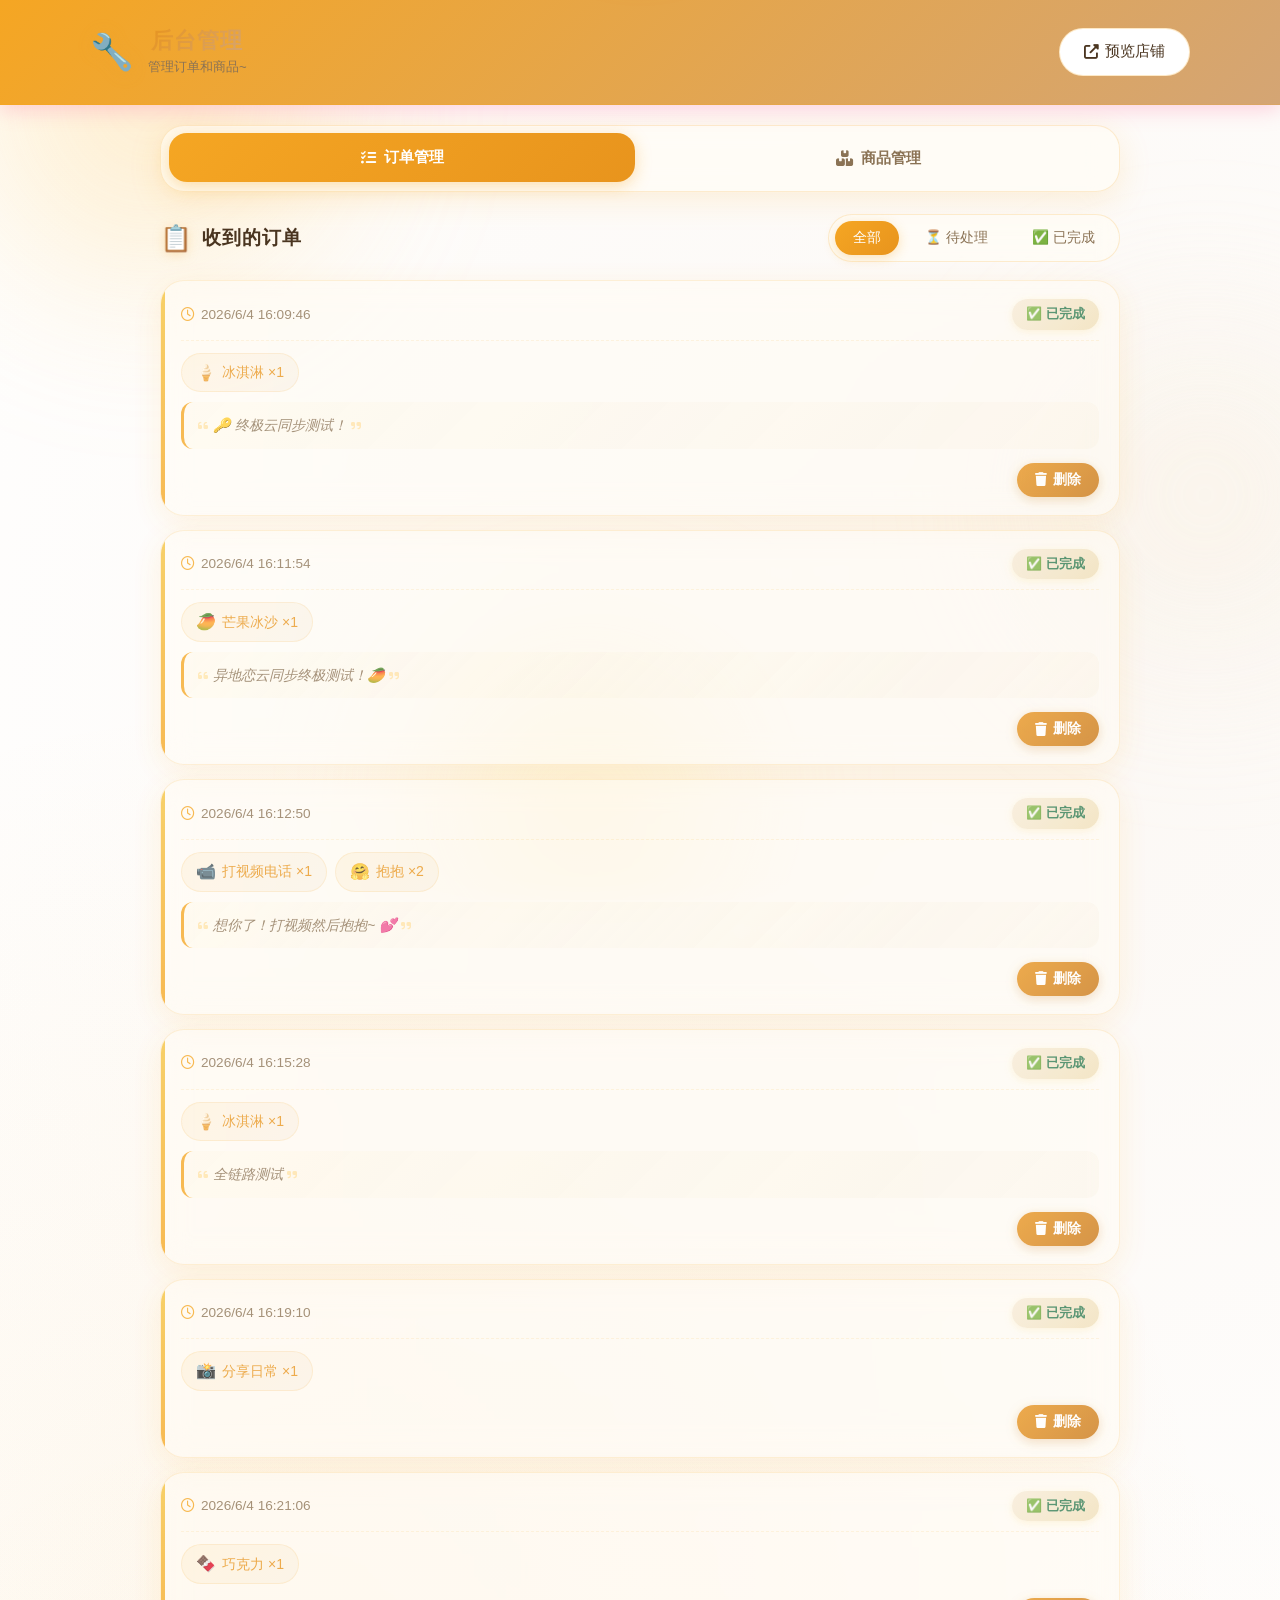
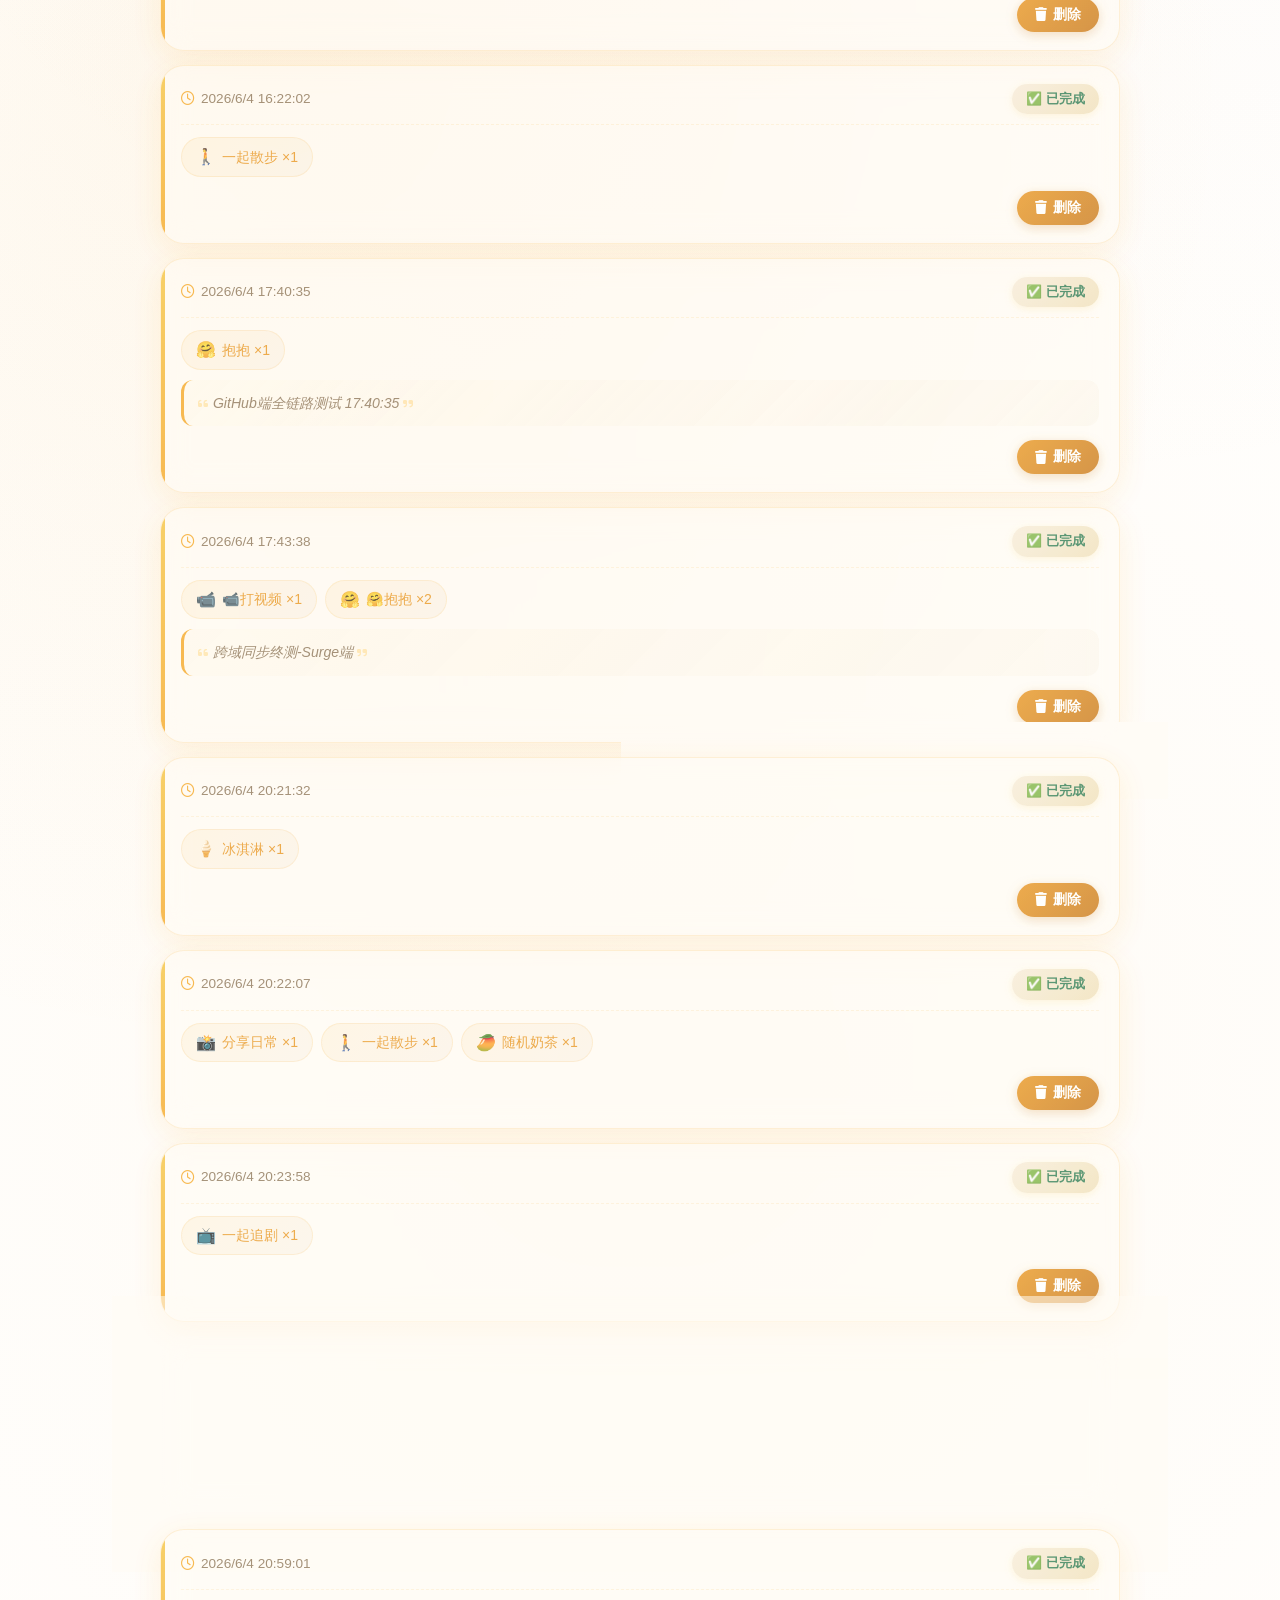
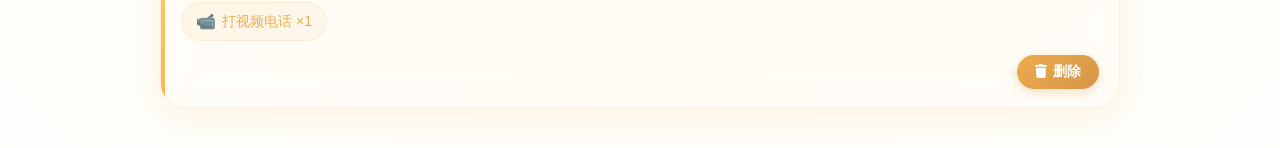
==== admin.html @ 9498f6af "feat: init" ====
<!DOCTYPE html>
<html lang="zh-CN">
<head>
    <meta charset="UTF-8">
    <meta name="viewport" content="width=device-width, initial-scale=1.0">
    <title>🐝 蜂蜜小铺 - 后台管理</title>
    <link rel="stylesheet" href="css/style.css">
    <link rel="stylesheet" href="css/admin.css">
    <link href="https://cdnjs.cloudflare.com/ajax/libs/font-awesome/6.4.0/css/all.min.css" rel="stylesheet">
</head>
<body>
    <!-- 背景装饰 -->
    <div class="bg-decor">
        <div class="blob blob-1"></div>
        <div class="blob blob-2"></div>
        <div class="blob blob-3"></div>
    </div>

    <!-- 顶部导航 -->
    <header class="header admin-header">
        <div class="header-inner">
            <div class="header-left">
                <div class="logo-wrap">
                    <span class="logo-icon">🔧 </span>
                    <div class="logo-text">
                        <h1 class="logo-title">后台管理</h1>
                        <p class="logo-sub">管理订单和商品~</p>
                    </div>
                </div>
            </div>
            <div class="header-right">
                <a href="index.html" class="btn-outline" target="_blank">
                    <i class="fas fa-external-link-alt"></i> 预览店铺
                </a>
            </div>
        </div>
    </header>

    <div class="admin-container">
        <!-- Tab切换 -->
        <div class="admin-tabs">
            <button class="tab-btn active" onclick="switchTab('orders')">
                <span class="tab-icon"><i class="fas fa-list-check"></i></span>
                <span class="tab-text">订单管理</span>
                <span class="tab-badge" id="orderBadge">0</span>
            </button>
            <button class="tab-btn" onclick="switchTab('products')">
                <span class="tab-icon"><i class="fas fa-boxes"></i></span>
                <span class="tab-text">商品管理</span>
            </button>
        </div>

        <!-- 订单管理面板 -->
        <div class="tab-panel active" id="ordersPanel">
            <div class="panel-header">
                <div class="panel-title">
                    <span class="title-emoji">📋</span>
                    <h2>收到的订单</h2>
                </div>
                <div class="filter-btns">
                    <button class="filter-btn active" onclick="filterOrders('all')">全部</button>
                    <button class="filter-btn" onclick="filterOrders('pending')">⏳ 待处理</button>
                    <button class="filter-btn" onclick="filterOrders('done')">✅ 已完成</button>
                </div>
            </div>
            <div class="orders-list" id="ordersList">
                <div class="empty-state">
                    <div class="empty-emoji">💌</div>
                    <p class="empty-text">暂无订单~</p>
                    <p class="empty-sub">快让她来下单吧！</p>
                </div>
            </div>
        </div>

        <!-- 商品管理面板 -->
        <div class="tab-panel" id="productsPanel">
            <div class="panel-header">
                <div class="panel-title">
                    <span class="title-emoji">📦</span>
                    <h2>商品管理</h2>
                </div>
                <button class="btn-primary" onclick="showAddProduct()">
                    <i class="fas fa-plus"></i> 添加商品
                </button>
            </div>
            <div class="products-admin-list" id="productsAdminList"></div>
        </div>
    </div>

    <!-- 商品编辑弹窗 -->
    <div class="modal-overlay" id="productModal">
        <div class="modal">
            <div class="modal-header">
                <div class="modal-title-wrap">
                    <span class="modal-title-icon" id="modalIcon">➕</span>
                    <h3 id="modalTitle">添加商品</h3>
                </div>
                <button class="btn-close" onclick="closeProductModal()">
                    <i class="fas fa-times"></i>
                </button>
            </div>
            <div class="modal-body">
                <input type="hidden" id="editProductId">

                <div class="form-group">
                    <label><i class="fas fa-cookie-bite"></i> 商品名称</label>
                    <input type="text" id="productName" placeholder="如：冰淇淋🍦">
                </div>

                <div class="form-group">
                    <label><i class="fas fa-folder-open"></i> 分类</label>
                    <select id="productCategory">
                        <option value="food">🍔 好吃的</option>
                        <option value="drink">🥤 好喝的</option>
                        <option value="activity">🎯 想做的事</option>
                        <option value="love">💕 恋爱互动</option>
                    </select>
                </div>

                <div class="form-group">
                    <label><i class="fas fa-tag"></i> 价格（或描述）</label>
                    <input type="text" id="productPrice" placeholder="如：免费 / ¥15 / 一个抱抱">
                </div>

                <div class="form-group">
                    <label><i class="fas fa-face-smile"></i> Emoji图标</label>
                    <input type="text" id="productEmoji" placeholder="如：🍦" maxlength="4">
                </div>

                <div class="form-group">
                    <label><i class="fas fa-align-left"></i> 描述</label>
                    <textarea id="productDesc" rows="2" placeholder="简单描述一下这个商品~"></textarea>
                </div>
            </div>
            <div class="modal-footer">
                <button class="btn-outline" onclick="closeProductModal()">
                    <i class="fas fa-times"></i> 取消
                </button>
                <button class="btn-primary" id="btnSaveProduct" onclick="saveProduct()">
                    <i class="fas fa-check"></i> 保存
                </button>
            </div>
        </div>
    </div>

    <!-- Toast 提示 -->
    <div class="toast" id="toast">
        <span class="toast-icon"><i class="fas fa-check"></i></span>
        <span class="toast-text"></span>
    </div>

    <script src="js/data.js"></script>
    <script>
// ========== 后台管理逻辑（内嵌版） ==========
var currentTab = 'orders';
var orderFilter = 'all';
var editingProductId = null;
var unsubscribeOrders = null;

document.addEventListener('DOMContentLoaded', function() {
    initDefaultProducts().then(function() {
        return getOrders();
    }).then(function(orders) {
        renderOrdersFromData(orders);
        updateOrderBadge();
        startOrdersListener();
        renderProductsAdmin();
    });
});

function switchTab(tab) {
    currentTab = tab;
    document.querySelectorAll('.tab-btn').forEach(function(b) { b.classList.remove('active'); });
    document.querySelectorAll('.tab-panel').forEach(function(p) { p.classList.remove('active'); });
    var btns = document.querySelectorAll('.tab-btn');
    if (tab === 'orders') btns[0].classList.add('active');
    else btns[1].classList.add('active');
    document.getElementById(tab === 'orders' ? 'ordersPanel' : 'productsPanel').classList.add('active');
    if (tab === 'orders') getOrders().then(function(orders) { renderOrdersFromData(orders); });
    if (tab === 'products') renderProductsAdmin();
}

function startOrdersListener() {
    unsubscribeOrders = onOrdersSnapshot(function(orders) {
        renderOrdersFromData(orders);
        updateOrderBadge();
    });
}

function renderOrdersFromData(orders) {
    var filtered = orderFilter === 'all' ? orders : orders.filter(function(o) { return o.status === orderFilter; });
    renderOrderCards(filtered);
}

function renderOrderCards(filtered) {
    var container = document.getElementById('ordersList');
    if (filtered.length === 0) {
        container.innerHTML = '<div class="empty-state"><div class="empty-emoji">�</div><p class="empty-text">暂无订单~</p><p class="empty-sub">快让她来下单吧！</p></div>';
        return;
    }
    // 最新订单在最上面
    var sorted = filtered.slice().reverse();
    container.innerHTML = sorted.map(function(order) {
        var itemsHTML = order.items.map(function(item) {
            return '<span class="order-item-tag"><span class="tag-emoji">' + (item.emoji || '') + '</span>' + item.name + ' ×' + item.qty + '</span>';
        }).join('');
        var noteHTML = order.note ? '<div class="order-note"><i class="fas fa-quote-left"></i> ' + escapeHtml(order.note) + ' <i class="fas fa-quote-right"></i></div>' : '';
        var doneBtn = order.status === 'pending' ?
            '<button class="btn-sm btn-done" onclick="doneOrder(\'' + order._firestoreId + '\')"><i class="fas fa-check"></i> 标记完成</button>' : '';
        return '<div class="order-card ' + order.status + '">' +
            '<div class="order-card-header">' +
                '<span class="order-time"><i class="far fa-clock"></i> ' + (order.timeDisplay || '') + '</span>' +
                '<span class="order-status ' + order.status + '">' + (order.status === 'pending' ? '⏳ 待处理' : '✅ 已完成') + '</span>' +
            '</div>' +
            '<div class="order-items">' + itemsHTML + '</div>' +
            noteHTML +
            '<div class="order-actions">' + doneBtn +
                '<button class="btn-sm btn-delete" onclick="removeOrder(\'' + order._firestoreId + '\')"><i class="fas fa-trash"></i> 删除</button>' +
            '</div>' +
        '</div>';
    }).join('');
}

function escapeHtml(str) {
    var div = document.createElement('div');
    div.textContent = str;
    return div.innerHTML;
}

function filterOrders(filter) {
    orderFilter = filter;
    document.querySelectorAll('.filter-btn').forEach(function(b) { b.classList.remove('active'); });
    var btns = document.querySelectorAll('.filter-btn');
    if (filter === 'all') btns[0].classList.add('active');
    else if (filter === 'pending') btns[1].classList.add('active');
    else btns[2].classList.add('active');
    getOrders().then(function(orders) { renderOrdersFromData(orders); });
}

function doneOrder(id) {
    markOrderDone(id).then(function() {
        getOrders().then(function(orders) { renderOrdersFromData(orders); });
        updateOrderBadge();
        showToast('已标记为完成 ✅', 'success');
    });
}

function removeOrder(id) {
    if (confirm('确定要删除这个订单吗？')) {
        deleteOrder(id).then(function() {
            getOrders().then(function(orders) { renderOrdersFromData(orders); });
            updateOrderBadge();
            showToast('订单已删除', 'success');
        });
    }
}

function updateOrderBadge() {
    getPendingCount().then(function(count) {
        var badge = document.getElementById('orderBadge');
        if (badge) {
            badge.textContent = count;
            badge.style.display = count > 0 ? 'inline-flex' : 'none';
        }
    });
}

function renderProductsAdmin() {
    getProducts().then(function(products) {
        var container = document.getElementById('productsAdminList');
        if (products.length === 0) {
            container.innerHTML = '<div class="empty-state"><div class="empty-emoji">📦</div><p class="empty-text">还没有商品~</p><p class="empty-sub">点击右上角添加吧！</p></div>';
            return;
        }
        container.innerHTML = products.map(function(p) {
            var catInfo = (CATEGORIES[p.category] ? CATEGORIES[p.category].icon + ' ' + CATEGORIES[p.category].name : p.category);
            return '<div class="product-admin-item">' +
                '<div class="product-admin-emoji-wrap"><span class="product-admin-emoji">' + (p.emoji || '🎁') + '</span></div>' +
                '<div class="product-admin-info">' +
                    '<div class="product-admin-name">' + escapeHtml(p.name) + '</div>' +
                    '<div class="product-admin-meta"><span class="meta-tag">' + catInfo + '</span><span class="meta-divider">·</span><span class="meta-price">' + escapeHtml(p.price) + '</span>' + (p.desc ? '<span class="meta-divider">·</span><span class="meta-desc">' + escapeHtml(p.desc) + '</span>' : '') + '</div>' +
                '</div>' +
                '<div class="product-admin-actions">' +
                    '<button class="btn-icon" title="编辑" onclick="editProduct(' + p.id + ')"><i class="fas fa-pen"></i></button>' +
                    '<button class="btn-icon danger" title="删除" onclick="removeProduct(' + p.id + ')"><i class="fas fa-trash"></i></button>' +
                '</div>' +
            '</div>';
        }).join('');
    });
}

function showAddProduct() {
    editingProductId = null;
    document.getElementById('modalTitle').textContent = '添加商品';
    document.getElementById('modalIcon').textContent = '➕';
    document.getElementById('btnSaveProduct').innerHTML = '<i class="fas fa-plus"></i> 添加';
    clearProductForm();
    document.getElementById('productModal').classList.add('show');
}

function editProduct(id) {
    getProducts().then(function(products) {
        var product = products.find(function(p) { return p.id === id; });
        if (!product) return;
        editingProductId = id;
        document.getElementById('modalTitle').textContent = '编辑商品';
        document.getElementById('modalIcon').textContent = '✏️';
        document.getElementById('btnSaveProduct').innerHTML = '<i class="fas fa-check"></i> 保存修改';
        document.getElementById('editProductId').value = id;
        document.getElementById('productName').value = product.name;
        document.getElementById('productCategory').value = product.category;
        document.getElementById('productPrice').value = product.price;
        document.getElementById('productEmoji').value = product.emoji || '';
        document.getElementById('productDesc').value = product.desc || '';
        document.getElementById('productModal').classList.add('show');
    });
}

function closeProductModal() { document.getElementById('productModal').classList.remove('show'); clearProductForm(); }
function clearProductForm() {
    document.getElementById('editProductId').value = '';
    document.getElementById('productName').value = '';
    document.getElementById('productCategory').value = 'food';
    document.getElementById('productPrice').value = '';
    document.getElementById('productEmoji').value = '';
    document.getElementById('productDesc').value = '';
}

function saveProduct() {
    var name = document.getElementById('productName').value.trim();
    var category = document.getElementById('productCategory').value;
    var price = document.getElementById('productPrice').value.trim();
    var emoji = document.getElementById('productEmoji').value.trim();
    var desc = document.getElementById('productDesc').value.trim();
    if (!name) { showToast('请输入商品名称', 'error'); return; }
    if (!price) { showToast('请输入价格或描述', 'error'); return; }
    var id = document.getElementById('editProductId').value;
    var promise = id ? updateProduct(parseInt(id), { name: name, category: category, price: price, emoji: emoji, desc: desc }) : addProduct({ name: name, category: category, price: price, emoji: emoji, desc: desc });
    promise.then(function() {
        showToast(id ? '商品已更新 ✅' : '商品已添加 🎉', 'success');
        closeProductModal();
        renderProductsAdmin();
    });
}

function removeProduct(id) {
    if (confirm('确定要删除这个商品吗？')) {
        deleteProduct(id).then(function() { renderProductsAdmin(); showToast('商品已删除', 'success'); });
    }
}

function showToast(msg, type) {
    var toast = document.getElementById('toast');
    toast.querySelector('.toast-text').textContent = msg;
    var iconEl = toast.querySelector('.toast-icon');
    iconEl.innerHTML = type === 'error' ? '<i class="fas fa-exclamation"></i>' : '<i class="fas fa-check"></i>';
    toast.className = 'toast ' + (type || '') + ' show';
    clearTimeout(toast._timeout);
    toast._timeout = setTimeout(function() { toast.classList.remove('show'); }, 2200);
}

document.addEventListener('click', function(e) {
    var modal = document.getElementById('productModal');
    if (e.target === modal) closeProductModal();
});
    </script>
</body>
</html>
---- css/style.css ----
/* ========== 基础样式 ========== */
:root {
    --pink: #f5a623;
    --pink-soft: #ffd98a;
    --pink-light: #fff7e6;
    --pink-dark: #e8941d;
    --peach: #ffd6a5;
    --purple: #d4a574;
    --purple-light: #f7ecd9;
    --yellow: #ffe9a3;
    --mint: #c9e4ca;
    --blue: #b8d8dd;

    --bg-primary: #fdf6e3;
    --bg-soft: #fffbea;
    --white: #ffffff;

    --text-primary: #4a3520;
    --text-secondary: #8b7355;
    --text-light: #b5a089;

    --glass-bg: rgba(255, 253, 245, 0.7);
    --glass-border: rgba(245, 166, 35, 0.2);
    --glass-shadow: 0 8px 32px rgba(245, 166, 35, 0.15);
    --glass-shadow-hover: 0 12px 40px rgba(245, 166, 35, 0.25);

    --radius-sm: 12px;
    --radius-md: 18px;
    --radius-lg: 24px;
    --radius-xl: 32px;

    --transition: all 0.35s cubic-bezier(0.4, 0, 0.2, 1);
    --transition-slow: all 0.5s cubic-bezier(0.34, 1.56, 0.64, 1);
}

* { margin: 0; padding: 0; box-sizing: border-box; }

body {
    font-family: 'PingFang SC', 'Microsoft YaHei', -apple-system, BlinkMacSystemFont, 'Segoe UI', sans-serif;
    background: var(--bg-primary);
    color: var(--text-primary);
    min-height: 100vh;
    position: relative;
    overflow-x: hidden;
    line-height: 1.6;
    -webkit-font-smoothing: antialiased;
}

button {
    font-family: inherit;
    cursor: pointer;
    border: none;
    outline: none;
}

/* ========== 背景装饰 - 流动的彩色光斑 ========== */
.bg-decor {
    position: fixed;
    inset: 0;
    overflow: hidden;
    z-index: 0;
    pointer-events: none;
}

.blob {
    position: absolute;
    border-radius: 50%;
    filter: blur(80px);
    opacity: 0.55;
    animation: blobFloat 20s ease-in-out infinite;
}

.blob-1 {
    width: 500px; height: 500px;
    background: radial-gradient(circle, var(--pink-soft) 0%, transparent 70%);
    top: -150px; left: -100px;
    animation-delay: 0s;
}

.blob-2 {
    width: 450px; height: 450px;
    background: radial-gradient(circle, var(--purple-light) 0%, transparent 70%);
    top: 30%; right: -150px;
    animation-delay: -7s;
}

.blob-3 {
    width: 400px; height: 400px;
    background: radial-gradient(circle, var(--yellow) 0%, transparent 70%);
    bottom: -100px; left: 30%;
    animation-delay: -14s;
}

@keyframes blobFloat {
    0%, 100% { transform: translate(0, 0) scale(1); }
    25% { transform: translate(50px, -30px) scale(1.1); }
    50% { transform: translate(-30px, 40px) scale(0.95); }
    75% { transform: translate(40px, 30px) scale(1.05); }
}

/* ========== 浮动爱心 ========== */
.hearts-container {
    position: fixed;
    inset: 0;
    pointer-events: none;
    z-index: 1;
    overflow: hidden;
}

.floating-heart {
    position: absolute;
    font-size: 20px;
    opacity: 0;
    animation: heartFloat 3s ease-out forwards;
    pointer-events: none;
}

@keyframes heartFloat {
    0% {
        opacity: 1;
        transform: translateY(0) scale(0.5) rotate(0deg);
    }
    50% {
        opacity: 0.8;
        transform: translateY(-80px) scale(1.2) rotate(15deg);
    }
    100% {
        opacity: 0;
        transform: translateY(-180px) scale(0.8) rotate(-15deg);
    }
}

/* ========== 顶部导航 ========== */
.header {
    position: sticky;
    top: 0;
    z-index: 100;
    padding: 18px 20px;
    background: linear-gradient(180deg, rgba(255, 246, 250, 0.95) 0%, rgba(255, 246, 250, 0.7) 100%);
    backdrop-filter: blur(20px);
    -webkit-backdrop-filter: blur(20px);
    border-bottom: 1px solid rgba(245, 166, 35, 0.1);
}

.header-inner {
    max-width: 1100px;
    margin: 0 auto;
    display: flex;
    align-items: center;
    justify-content: space-between;
    gap: 16px;
}

.header-left { flex: 1; }

.logo-wrap {
    display: flex;
    align-items: center;
    gap: 14px;
}

.logo-icon {
    font-size: 2.2rem;
    animation: heartBeat 1.8s ease-in-out infinite;
    display: inline-block;
    filter: drop-shadow(0 2px 8px rgba(245, 166, 35, 0.3));
}

@keyframes heartBeat {
    0%, 100% { transform: scale(1); }
    14% { transform: scale(1.15); }
    28% { transform: scale(1); }
    42% { transform: scale(1.12); }
    70% { transform: scale(1); }
}

.logo-title {
    font-size: 1.35rem;
    font-weight: 700;
    background: linear-gradient(135deg, var(--pink-dark) 0%, var(--purple) 100%);
    -webkit-background-clip: text;
    -webkit-text-fill-color: transparent;
    background-clip: text;
    letter-spacing: 1px;
    line-height: 1.2;
}

.logo-sub {
    font-size: 0.82rem;
    color: var(--text-secondary);
    margin-top: 2px;
}

.btn-cart {
    display: flex;
    align-items: center;
    gap: 10px;
    padding: 12px 22px;
    background: linear-gradient(135deg, var(--pink) 0%, var(--pink-dark) 100%);
    color: white;
    border-radius: 50px;
    font-size: 0.95rem;
    font-weight: 600;
    transition: var(--transition);
    box-shadow: 0 4px 16px rgba(245, 166, 35, 0.35);
    position: relative;
    overflow: hidden;
}

.btn-cart::before {
    content: '';
    position: absolute;
    top: 0; left: -100%;
    width: 100%; height: 100%;
    background: linear-gradient(90deg, transparent, rgba(255,255,255,0.3), transparent);
    transition: left 0.5s;
}

.btn-cart:hover::before { left: 100%; }

.btn-cart:hover {
    transform: translateY(-2px);
    box-shadow: 0 6px 24px rgba(245, 166, 35, 0.5);
}

.btn-cart:active { transform: translateY(0) scale(0.98); }

.btn-cart-icon {
    position: relative;
    display: inline-flex;
    align-items: center;
    justify-content: center;
}

.btn-cart-icon i { font-size: 1rem; }

.cart-badge {
    position: absolute;
    top: -8px; right: -12px;
    min-width: 20px; height: 20px;
    background: #fff;
    color: var(--pink-dark);
    border-radius: 50%;
    font-size: 0.7rem;
    font-weight: 700;
    display: flex;
    align-items: center;
    justify-content: center;
    box-shadow: 0 2px 6px rgba(0,0,0,0.15);
    padding: 0 5px;
    animation: badgePop 0.3s ease;
}

@keyframes badgePop {
    0% { transform: scale(0); }
    60% { transform: scale(1.3); }
    100% { transform: scale(1); }
}

/* ========== 分类导航 ========== */
.category-nav {
    position: sticky;
    top: 88px;
    z-index: 99;
    padding: 16px 20px 12px;
}

.category-list {
    max-width: 1100px;
    margin: 0 auto;
    display: flex;
    gap: 10px;
    overflow-x: auto;
    padding-bottom: 4px;
    scrollbar-width: none;
}

.category-list::-webkit-scrollbar { display: none; }

.cat-btn {
    flex-shrink: 0;
    padding: 11px 20px;
    background: var(--glass-bg);
    border: 1.5px solid var(--glass-border);
    color: var(--text-primary);
    border-radius: 50px;
    font-size: 0.9rem;
    font-weight: 500;
    transition: var(--transition);
    white-space: nowrap;
    backdrop-filter: blur(10px);
    box-shadow: 0 2px 12px rgba(245, 166, 35, 0.08);
    display: inline-flex;
    align-items: center;
    gap: 6px;
}

.cat-btn:hover {
    transform: translateY(-2px);
    box-shadow: 0 6px 20px rgba(245, 166, 35, 0.18);
    border-color: var(--pink-soft);
}

.cat-btn.active {
    background: linear-gradient(135deg, var(--pink) 0%, var(--pink-dark) 100%);
    color: white;
    border-color: transparent;
    box-shadow: 0 6px 20px rgba(245, 166, 35, 0.4);
    transform: translateY(-2px);
}

/* ========== 主内容区 ========== */
.main-content {
    max-width: 1100px;
    margin: 0 auto;
    padding: 20px 20px 40px;
    position: relative;
    z-index: 2;
}

.section-title {
    display: flex;
    align-items: center;
    justify-content: center;
    gap: 16px;
    margin-bottom: 28px;
    margin-top: 8px;
}

.section-title h2 {
    font-size: 1.3rem;
    font-weight: 700;
    color: var(--text-primary);
    letter-spacing: 2px;
}

.title-dot {
    width: 8px; height: 8px;
    background: linear-gradient(135deg, var(--pink), var(--pink-dark));
    border-radius: 50%;
    box-shadow: 0 2px 6px rgba(245, 166, 35, 0.4);
}

.title-line {
    width: 60px; height: 2px;
    background: linear-gradient(90deg, transparent, var(--pink-soft), transparent);
    border-radius: 2px;
}

/* ========== 商品网格 ========== */
.products-grid {
    display: grid;
    grid-template-columns: repeat(auto-fill, minmax(220px, 1fr));
    gap: 18px;
}

.product-card {
    background: var(--glass-bg);
    border: 1.5px solid var(--glass-border);
    border-radius: var(--radius-lg);
    padding: 24px 18px;
    text-align: center;
    box-shadow: var(--glass-shadow);
    transition: var(--transition-slow);
    backdrop-filter: blur(14px);
    -webkit-backdrop-filter: blur(14px);
    position: relative;
    overflow: hidden;
    cursor: pointer;
    animation: cardFadeIn 0.5s ease backwards;
}

@keyframes cardFadeIn {
    from {
        opacity: 0;
        transform: translateY(20px);
    }
    to {
        opacity: 1;
        transform: translateY(0);
    }
}

.product-card:nth-child(1) { animation-delay: 0.05s; }
.product-card:nth-child(2) { animation-delay: 0.1s; }
.product-card:nth-child(3) { animation-delay: 0.15s; }
.product-card:nth-child(4) { animation-delay: 0.2s; }
.product-card:nth-child(5) { animation-delay: 0.25s; }
.product-card:nth-child(6) { animation-delay: 0.3s; }
.product-card:nth-child(n+7) { animation-delay: 0.35s; }

.product-card::before {
    content: '';
    position: absolute;
    top: 0; left: 0; right: 0;
    height: 3px;
    background: linear-gradient(90deg, var(--pink), var(--purple), var(--pink));
    background-size: 200% 100%;
    transform: scaleX(0);
    transform-origin: left;
    transition: transform 0.4s ease;
    animation: gradientMove 3s linear infinite;
}

@keyframes gradientMove {
    0% { background-position: 0% 50%; }
    100% { background-position: 200% 50%; }
}

.product-card:hover {
    transform: translateY(-8px);
    box-shadow: var(--glass-shadow-hover);
    border-color: var(--pink-soft);
}

.product-card:hover::before {
    transform: scaleX(1);
}

.product-emoji-wrap {
    width: 80px; height: 80px;
    margin: 0 auto 14px;
    background: linear-gradient(135deg, var(--pink-light) 0%, var(--purple-light) 100%);
    border-radius: 50%;
    display: flex;
    align-items: center;
    justify-content: center;
    transition: var(--transition-slow);
    box-shadow: inset 0 4px 10px rgba(245, 166, 35, 0.1);
}

.product-card:hover .product-emoji-wrap {
    transform: scale(1.1) rotate(-8deg);
    background: linear-gradient(135deg, var(--pink-soft) 0%, var(--purple) 100%);
}

.product-emoji {
    font-size: 2.5rem;
    transition: var(--transition);
    filter: drop-shadow(0 4px 8px rgba(0,0,0,0.1));
}

.product-card:hover .product-emoji {
    transform: scale(1.15) rotate(10deg);
}

.product-name {
    font-size: 1.05rem;
    font-weight: 700;
    color: var(--text-primary);
    margin-bottom: 6px;
    letter-spacing: 0.5px;
}

.product-price {
    display: inline-block;
    padding: 4px 14px;
    background: linear-gradient(135deg, rgba(245, 166, 35, 0.12), rgba(212, 165, 116, 0.12));
    color: var(--pink-dark);
    border-radius: 50px;
    font-size: 0.85rem;
    font-weight: 600;
    margin-bottom: 8px;
}

.product-desc {
    color: var(--text-secondary);
    font-size: 0.82rem;
    line-height: 1.5;
    min-height: 2.5em;
    margin-bottom: 14px;
}

.product-add-btn {
    width: 100%;
    padding: 11px 16px;
    background: linear-gradient(135deg, var(--pink) 0%, var(--pink-dark) 100%);
    color: white;
    border-radius: 50px;
    font-size: 0.9rem;
    font-weight: 600;
    transition: var(--transition);
    display: inline-flex;
    align-items: center;
    justify-content: center;
    gap: 6px;
    box-shadow: 0 4px 14px rgba(245, 166, 35, 0.3);
    position: relative;
    overflow: hidden;
}

.product-add-btn::before {
    content: '';
    position: absolute;
    top: 0; left: -100%;
    width: 100%; height: 100%;
    background: linear-gradient(90deg, transparent, rgba(255,255,255,0.35), transparent);
    transition: left 0.5s ease;
}

.product-add-btn:hover::before { left: 100%; }

.product-add-btn:hover {
    transform: scale(1.03);
    box-shadow: 0 6px 20px rgba(245, 166, 35, 0.5);
}

.product-add-btn:active { transform: scale(0.97); }

/* ========== 底部 ========== */
.footer {
    text-align: center;
    padding: 20px 20px 40px;
    color: var(--text-light);
    font-size: 0.85rem;
    position: relative;
    z-index: 2;
}

/* ========== 购物车遮罩 & 侧边栏 ========== */
.cart-overlay {
    position: fixed;
    inset: 0;
    background: rgba(61, 44, 58, 0.4);
    backdrop-filter: blur(6px);
    -webkit-backdrop-filter: blur(6px);
    z-index: 200;
    opacity: 0;
    pointer-events: none;
    transition: opacity 0.35s ease;
}

.cart-overlay.show {
    opacity: 1;
    pointer-events: auto;
}

.cart-sidebar {
    position: fixed;
    top: 0; right: 0;
    width: 420px;
    max-width: 92vw;
    height: 100vh;
    background: linear-gradient(180deg, #fffafc 0%, #fff5f9 100%);
    z-index: 201;
    box-shadow: -8px 0 40px rgba(245, 166, 35, 0.2);
    transform: translateX(100%);
    transition: transform 0.45s cubic-bezier(0.34, 1.56, 0.64, 1);
    display: flex;
    flex-direction: column;
    border-left: 1px solid rgba(245, 166, 35, 0.1);
}

.cart-sidebar.show {
    transform: translateX(0);
}

.cart-header {
    padding: 22px 24px;
    border-bottom: 1px solid rgba(245, 166, 35, 0.12);
    display: flex;
    justify-content: space-between;
    align-items: center;
    background: linear-gradient(135deg, rgba(255, 247, 230, 0.6) 0%, rgba(247, 236, 217, 0.4) 100%);
}

.cart-header-title {
    display: flex;
    align-items: center;
    gap: 10px;
}

.cart-header-icon {
    font-size: 1.6rem;
    animation: cartBounce 2s ease-in-out infinite;
    display: inline-block;
}

@keyframes cartBounce {
    0%, 100% { transform: translateY(0) rotate(0deg); }
    50% { transform: translateY(-4px) rotate(-5deg); }
}

.cart-header h2 {
    font-size: 1.25rem;
    font-weight: 700;
    background: linear-gradient(135deg, var(--pink-dark) 0%, var(--purple) 100%);
    -webkit-background-clip: text;
    -webkit-text-fill-color: transparent;
    background-clip: text;
    letter-spacing: 1px;
}

.btn-close {
    width: 38px; height: 38px;
    border-radius: 50%;
    background: rgba(245, 166, 35, 0.1);
    color: var(--text-secondary);
    font-size: 0.95rem;
    display: flex;
    align-items: center;
    justify-content: center;
    transition: var(--transition);
}

.btn-close:hover {
    background: var(--pink);
    color: white;
    transform: rotate(90deg);
}

.cart-items {
    flex: 1;
    overflow-y: auto;
    padding: 18px 20px;
}

.cart-items::-webkit-scrollbar {
    width: 6px;
}

.cart-items::-webkit-scrollbar-track {
    background: transparent;
}

.cart-items::-webkit-scrollbar-thumb {
    background: var(--pink-soft);
    border-radius: 3px;
}

/* 购物车空状态 */
.cart-empty-state {
    text-align: center;
    padding: 60px 20px;
    color: var(--text-light);
}

.cart-empty-emoji {
    font-size: 4rem;
    margin-bottom: 12px;
    animation: emptyFloat 3s ease-in-out infinite;
    display: inline-block;
}

@keyframes emptyFloat {
    0%, 100% { transform: translateY(0); }
    50% { transform: translateY(-8px); }
}

.cart-empty-text {
    font-size: 1.05rem;
    font-weight: 600;
    color: var(--text-secondary);
    margin-bottom: 4px;
}

.cart-empty-sub {
    font-size: 0.85rem;
    color: var(--text-light);
}

/* 购物车商品项 */
.cart-item {
    display: flex;
    align-items: center;
    gap: 12px;
    padding: 14px;
    border-radius: var(--radius-md);
    background: var(--glass-bg);
    border: 1.5px solid var(--glass-border);
    margin-bottom: 10px;
    backdrop-filter: blur(10px);
    animation: cartItemSlide 0.4s cubic-bezier(0.34, 1.56, 0.64, 1);
    transition: var(--transition);
}

@keyframes cartItemSlide {
    from {
        opacity: 0;
        transform: translateX(40px) scale(0.9);
    }
    to {
        opacity: 1;
        transform: translateX(0) scale(1);
    }
}

.cart-item:hover {
    border-color: var(--pink-soft);
    box-shadow: 0 4px 16px rgba(245, 166, 35, 0.15);
    transform: translateX(-2px);
}

.cart-item-emoji-wrap {
    width: 48px; height: 48px;
    border-radius: 50%;
    background: linear-gradient(135deg, var(--pink-light) 0%, var(--purple-light) 100%);
    display: flex;
    align-items: center;
    justify-content: center;
    flex-shrink: 0;
}

.cart-item-emoji {
    font-size: 1.6rem;
}

.cart-item-info {
    flex: 1;
    min-width: 0;
}

.cart-item-name {
    font-weight: 600;
    font-size: 0.95rem;
    color: var(--text-primary);
    margin-bottom: 2px;
}

.cart-item-price {
    color: var(--pink-dark);
    font-size: 0.8rem;
    font-weight: 600;
}

.cart-item-qty {
    display: flex;
    align-items: center;
    gap: 4px;
    background: var(--pink-light);
    border-radius: 50px;
    padding: 2px;
}

.qty-btn {
    width: 28px; height: 28px;
    border-radius: 50%;
    background: white;
    color: var(--pink-dark);
    font-size: 0.9rem;
    font-weight: 700;
    display: flex;
    align-items: center;
    justify-content: center;
    transition: var(--transition);
    box-shadow: 0 2px 6px rgba(245, 166, 35, 0.15);
}

.qty-btn:hover {
    background: var(--pink);
    color: white;
    transform: scale(1.1);
}

.qty-btn:active { transform: scale(0.9); }

.qty-num {
    min-width: 28px;
    text-align: center;
    font-weight: 700;
    font-size: 0.9rem;
    color: var(--text-primary);
}

.cart-item-remove {
    width: 32px; height: 32px;
    border-radius: 50%;
    background: rgba(255, 204, 204, 0.3);
    color: var(--pink-dark);
    font-size: 0.8rem;
    display: flex;
    align-items: center;
    justify-content: center;
    transition: var(--transition);
    flex-shrink: 0;
}

.cart-item-remove:hover {
    background: var(--pink-dark);
    color: white;
    transform: rotate(-15deg) scale(1.1);
}

/* 购物车底部 */
.cart-footer {
    padding: 18px 24px 24px;
    border-top: 1px solid rgba(245, 166, 35, 0.12);
    background: linear-gradient(180deg, transparent 0%, rgba(255, 247, 230, 0.5) 100%);
}

.cart-summary {
    background: var(--glass-bg);
    border: 1.5px solid var(--glass-border);
    border-radius: var(--radius-sm);
    padding: 12px 16px;
    margin-bottom: 12px;
    backdrop-filter: blur(10px);
}

.cart-summary-row {
    display: flex;
    justify-content: space-between;
    align-items: center;
    font-size: 0.9rem;
    color: var(--text-secondary);
}

.cart-summary-value {
    font-size: 0.9rem;
}

.cart-summary-value strong {
    color: var(--pink-dark);
    font-size: 1.1rem;
    font-weight: 700;
    margin: 0 2px;
}

.cart-note-wrap {
    margin-bottom: 14px;
}

.cart-note-label {
    display: flex;
    align-items: center;
    gap: 6px;
    font-size: 0.82rem;
    color: var(--text-secondary);
    margin-bottom: 6px;
    font-weight: 500;
}

.cart-note-label i { color: var(--pink); }

.cart-note {
    width: 100%;
    padding: 12px 14px;
    border: 1.5px solid rgba(245, 166, 35, 0.2);
    border-radius: var(--radius-sm);
    font-size: 0.88rem;
    resize: none;
    font-family: inherit;
    transition: var(--transition);
    background: white;
    color: var(--text-primary);
}

.cart-note:focus {
    outline: none;
    border-color: var(--pink);
    box-shadow: 0 0 0 4px rgba(245, 166, 35, 0.12);
}

.cart-note::placeholder {
    color: var(--text-light);
}

.btn-submit-order {
    position: relative;
    width: 100%;
    padding: 15px;
    background: linear-gradient(135deg, var(--pink) 0%, var(--pink-dark) 50%, var(--purple) 100%);
    background-size: 200% 200%;
    color: white;
    border-radius: 50px;
    font-size: 1.05rem;
    font-weight: 700;
    letter-spacing: 1px;
    transition: var(--transition);
    box-shadow: 0 6px 24px rgba(245, 166, 35, 0.4);
    display: inline-flex;
    align-items: center;
    justify-content: center;
    gap: 8px;
    overflow: hidden;
    animation: gradientShift 4s ease infinite;
}

@keyframes gradientShift {
    0%, 100% { background-position: 0% 50%; }
    50% { background-position: 100% 50%; }
}

.btn-submit-icon {
    display: inline-flex;
    transition: var(--transition);
}

.btn-submit-order:hover .btn-submit-icon {
    transform: translateX(4px) rotate(-15deg);
}

.btn-submit-order:hover {
    transform: translateY(-3px);
    box-shadow: 0 10px 30px rgba(245, 166, 35, 0.55);
}

.btn-submit-order:active {
    transform: translateY(-1px) scale(0.98);
}

.btn-shine {
    position: absolute;
    top: 0; left: -100%;
    width: 50%; height: 100%;
    background: linear-gradient(90deg, transparent, rgba(255,255,255,0.4), transparent);
    transform: skewX(-20deg);
    animation: shine 3s ease-in-out infinite;
}

@keyframes shine {
    0% { left: -100%; }
    60%, 100% { left: 200%; }
}

/* ========== Toast ========== */
.toast {
    position: fixed;
    top: 30px;
    left: 50%;
    transform: translateX(-50%) translateY(-150%);
    display: flex;
    align-items: center;
    gap: 10px;
    padding: 14px 28px;
    background: white;
    border-radius: 50px;
    box-shadow: 0 10px 40px rgba(245, 166, 35, 0.3);
    z-index: 999;
    transition: transform 0.5s cubic-bezier(0.34, 1.56, 0.64, 1);
    font-size: 0.92rem;
    font-weight: 500;
    border: 1.5px solid rgba(245, 166, 35, 0.15);
    white-space: nowrap;
    max-width: 90vw;
}

.toast.show {
    transform: translateX(-50%) translateY(0);
}

.toast-icon {
    width: 28px; height: 28px;
    border-radius: 50%;
    background: linear-gradient(135deg, var(--pink), var(--pink-dark));
    color: white;
    display: flex;
    align-items: center;
    justify-content: center;
    font-size: 0.8rem;
    flex-shrink: 0;
    animation: iconPop 0.5s ease;
}

@keyframes iconPop {
    0% { transform: scale(0) rotate(-180deg); }
    60% { transform: scale(1.2) rotate(10deg); }
    100% { transform: scale(1) rotate(0deg); }
}

.toast-text {
    color: var(--text-primary);
}

.toast.error .toast-icon {
    background: linear-gradient(135deg, #e8941d, #c97715);
}

/* ========== 订单提交成功动画 ========== */
.success-animation {
    position: fixed;
    inset: 0;
    z-index: 300;
    display: flex;
    align-items: center;
    justify-content: center;
    flex-direction: column;
    background: rgba(255, 250, 252, 0.85);
    backdrop-filter: blur(12px);
    -webkit-backdrop-filter: blur(12px);
    animation: fadeIn 0.4s ease;
}

@keyframes fadeIn {
    from { opacity: 0; }
    to { opacity: 1; }
}

.success-icon {
    font-size: 6rem;
    animation: successBounce 0.8s cubic-bezier(0.34, 1.56, 0.64, 1);
    filter: drop-shadow(0 8px 20px rgba(245, 166, 35, 0.4));
    margin-bottom: 16px;
}

@keyframes successBounce {
    0% { transform: scale(0) rotate(-180deg); opacity: 0; }
    50% { transform: scale(1.3) rotate(20deg); }
    70% { transform: scale(0.9) rotate(-10deg); }
    100% { transform: scale(1) rotate(0deg); opacity: 1; }
}

.success-text {
    font-size: 1.8rem;
    font-weight: 700;
    background: linear-gradient(135deg, var(--pink-dark) 0%, var(--purple) 100%);
    -webkit-background-clip: text;
    -webkit-text-fill-color: transparent;
    background-clip: text;
    margin-bottom: 8px;
    letter-spacing: 2px;
}

.success-sub {
    color: var(--text-secondary);
    font-size: 0.95rem;
}

/* 成功时飞出的小爱心 */
.success-hearts {
    position: absolute;
    pointer-events: none;
}

/* ========== 响应式 ========== */
@media (max-width: 768px) {
    .header {
        padding: 14px 16px;
    }

    .logo-title {
        font-size: 1.1rem;
    }

    .logo-sub {
        font-size: 0.75rem;
    }

    .logo-icon {
        font-size: 1.8rem;
    }

    .btn-cart {
        padding: 10px 16px;
        font-size: 0.85rem;
    }

    .btn-cart-text {
        display: none;
    }

    .category-nav {
        top: 74px;
        padding: 12px 14px 8px;
    }

    .cat-btn {
        padding: 9px 16px;
        font-size: 0.82rem;
    }

    .main-content {
        padding: 16px 14px 30px;
    }

    .products-grid {
        grid-template-columns: repeat(2, 1fr);
        gap: 12px;
    }

    .product-card {
        padding: 18px 14px;
    }

    .product-emoji-wrap {
        width: 64px; height: 64px;
    }

    .product-emoji {
        font-size: 2rem;
    }

    .product-name {
        font-size: 0.95rem;
    }

    .product-desc {
        font-size: 0.75rem;
        min-height: auto;
        margin-bottom: 10px;
    }

    .product-add-btn {
        padding: 9px 12px;
        font-size: 0.82rem;
    }

    .cart-sidebar {
        width: 100%;
        max-width: 100%;
        border-radius: var(--radius-xl) var(--radius-xl) 0 0;
        top: auto;
        bottom: 0;
        height: 85vh;
        transform: translateY(100%);
    }

    .cart-sidebar.show {
        transform: translateY(0);
    }

    .section-title h2 {
        font-size: 1.1rem;
    }

    .toast {
        padding: 12px 20px;
        font-size: 0.85rem;
    }
}

@media (max-width: 400px) {
    .products-grid {
        grid-template-columns: 1fr;
    }
}

    --shadow: 0 4px 20px rgba(255, 107, 157, 0.15);
    --shadow-lg: 0 8px 40px rgba(255, 107, 157, 0.2);
    --radius: 16px;
    --radius-sm: 10px;
    --transition: all 0.3s cubic-bezier(0.4, 0, 0.2, 1);
}

* { margin: 0; padding: 0; box-sizing: border-box; }

body {
    font-family: -apple-system, BlinkMacSystemFont, 'Segoe UI', 'PingFang SC', 'Microsoft YaHei', sans-serif;
    background: var(--bg);
    color: var(--text);
    min-height: 100vh;
    background-image:
        radial-gradient(circle at 20% 50%, rgba(245,166,35,0.08) 0%, transparent 50%),
        radial-gradient(circle at 80% 20%, rgba(212,165,116,0.08) 0%, transparent 50%),
        radial-gradient(circle at 50% 80%, rgba(245,166,35,0.05) 0%, transparent 50%);
}

/* ========== Header ========== */
.header {
    background: linear-gradient(135deg, var(--pink) 0%, var(--purple) 100%);
    color: white;
    padding: 24px 20px;
    text-align: center;
    position: sticky;
    top: 0;
    z-index: 100;
    box-shadow: 0 4px 20px rgba(255,107,157,0.3);
}

.header-content {
    max-width: 800px;
    margin: 0 auto;
    position: relative;
}

.logo {
    font-size: 1.8rem;
    font-weight: 700;
    letter-spacing: 2px;
}

.subtitle {
    font-size: 0.95rem;
    opacity: 0.9;
    margin-top: 6px;
}

.header-actions {
    position: absolute;
    right: 0;
    top: 50%;
    transform: translateY(-50%);
    display: flex;
    gap: 10px;
}

.btn-cart {
    background: rgba(255,255,255,0.25);
    border: 1px solid rgba(255,255,255,0.4);
    color: white;
    padding: 10px 18px;
    border-radius: 50px;
    cursor: pointer;
    font-size: 0.95rem;
    display: flex;
    align-items: center;
    gap: 6px;
    transition: var(--transition);
    backdrop-filter: blur(10px);
}

.btn-cart:hover {
    background: rgba(255,255,255,0.4);
    transform: translateY(-2px);
}

.cart-badge {
    background: white;
    color: var(--pink);
    border-radius: 50%;
    width: 22px;
    height: 22px;
    display: flex;
    align-items: center;
    justify-content: center;
    font-size: 0.75rem;
    font-weight: 700;
}

/* ========== 分类导航 ========== */
.category-nav {
    background: var(--white);
    padding: 12px 20px;
    position: sticky;
    top: 100px;
    z-index: 90;
    box-shadow: 0 2px 10px rgba(0,0,0,0.05);
    overflow-x: auto;
}

.category-list {
    display: flex;
    gap: 10px;
    max-width: 800px;
    margin: 0 auto;
    flex-wrap: wrap;
    justify-content: center;
}

.cat-btn {
    padding: 8px 20px;
    border-radius: 50px;
    border: 2px solid var(--pink-light);
    background: white;
    color: var(--text);
    cursor: pointer;
    font-size: 0.9rem;
    transition: var(--transition);
    white-space: nowrap;
}

.cat-btn:hover, .cat-btn.active {
    background: var(--pink);
    color: white;
    border-color: var(--pink);
}

/* ========== 商品网格 ========== */
.main-content {
    max-width: 800px;
    margin: 0 auto;
    padding: 20px;
}

.products-grid {
    display: grid;
    grid-template-columns: repeat(auto-fill, minmax(220px, 1fr));
    gap: 16px;
}

.product-card {
    background: var(--white);
    border-radius: var(--radius);
    padding: 20px;
    text-align: center;
    box-shadow: var(--shadow);
    transition: var(--transition);
    cursor: pointer;
    position: relative;
    overflow: hidden;
}

.product-card::before {
    content: '';
    position: absolute;
    top: 0;
    left: 0;
    right: 0;
    height: 4px;
    background: linear-gradient(90deg, var(--pink), var(--purple));
    transform: scaleX(0);
    transition: var(--transition);
}

.product-card:hover {
    transform: translateY(-4px);
    box-shadow: var(--shadow-lg);
}

.product-card:hover::before {
    transform: scaleX(1);
}

.product-emoji {
    font-size: 3rem;
    margin-bottom: 10px;
}

.product-name {
    font-size: 1.1rem;
    font-weight: 600;
    margin-bottom: 4px;
}

.product-price {
    color: var(--pink);
    font-weight: 700;
    font-size: 1.05rem;
    margin-bottom: 6px;
}

.product-desc {
    color: var(--text-light);
    font-size: 0.85rem;
    line-height: 1.4;
}

.product-add-btn {
    margin-top: 12px;
    background: linear-gradient(135deg, var(--pink), var(--pink-dark));
    color: white;
    border: none;
    padding: 8px 24px;
    border-radius: 50px;
    cursor: pointer;
    font-size: 0.9rem;
    transition: var(--transition);
    width: 100%;
}

.product-add-btn:hover {
    transform: scale(1.03);
    box-shadow: 0 4px 15px rgba(255,107,157,0.4);
}

.product-add-btn:active {
    transform: scale(0.97);
}

/* ========== 购物车侧边栏 ========== */
.cart-overlay {
    position: fixed;
    inset: 0;
    background: rgba(0,0,0,0.4);
    z-index: 200;
    display: none;
    backdrop-filter: blur(2px);
}

.cart-overlay.show { display: block; }

.cart-sidebar {
    position: fixed;
    top: 0;
    right: -420px;
    width: 400px;
    max-width: 90vw;
    height: 100vh;
    background: var(--white);
    z-index: 201;
    box-shadow: -4px 0 30px rgba(0,0,0,0.15);
    transition: var(--transition);
    display: flex;
    flex-direction: column;
}

.cart-sidebar.show { right: 0; }

.cart-header {
    padding: 20px;
    border-bottom: 1px solid #f0f0f0;
    display: flex;
    justify-content: space-between;
    align-items: center;
}

.cart-header h2 { font-size: 1.3rem; }

.btn-close {
    background: none;
    border: none;
    font-size: 1.8rem;
    cursor: pointer;
    color: var(--text-light);
    width: 36px;
    height: 36px;
    display: flex;
    align-items: center;
    justify-content: center;
    border-radius: 50%;
    transition: var(--transition);
}

.btn-close:hover {
    background: #f0f0f0;
    color: var(--text);
}

.cart-items {
    flex: 1;
    overflow-y: auto;
    padding: 16px;
}

.cart-empty {
    text-align: center;
    color: var(--text-light);
    padding: 60px 20px;
    font-size: 0.95rem;
}

.cart-item {
    display: flex;
    align-items: center;
    gap: 12px;
    padding: 12px;
    border-radius: var(--radius-sm);
    background: #fafafa;
    margin-bottom: 8px;
    animation: slideIn 0.3s ease;
}

@keyframes slideIn {
    from { opacity: 0; transform: translateX(20px); }
    to { opacity: 1; transform: translateX(0); }
}

.cart-item-emoji { font-size: 2rem; }

.cart-item-info { flex: 1; }

.cart-item-name { font-weight: 600; font-size: 0.95rem; }

.cart-item-price { color: var(--pink); font-size: 0.85rem; }

.cart-item-qty {
    display: flex;
    align-items: center;
    gap: 8px;
}

.qty-btn {
    width: 28px;
    height: 28px;
    border-radius: 50%;
    border: 2px solid #e0e0e0;
    background: white;
    cursor: pointer;
    font-size: 1rem;
    display: flex;
    align-items: center;
    justify-content: center;
    transition: var(--transition);
}

.qty-btn:hover {
    border-color: var(--pink);
    color: var(--pink);
}

.qty-num {
    font-weight: 600;
    min-width: 20px;
    text-align: center;
}

.cart-footer {
    padding: 16px 20px;
    border-top: 1px solid #f0f0f0;
}

.cart-total {
    font-size: 1rem;
    margin-bottom: 10px;
}

.cart-total strong {
    color: var(--pink);
    font-size: 1.2rem;
}

.cart-note {
    width: 100%;
    padding: 10px 14px;
    border: 2px solid #f0f0f0;
    border-radius: var(--radius-sm);
    font-size: 0.9rem;
    resize: none;
    font-family: inherit;
    transition: var(--transition);
    margin-bottom: 10px;
}

.cart-note:focus {
    outline: none;
    border-color: var(--pink);
}

.btn-submit-order {
    width: 100%;
    padding: 14px;
    background: linear-gradient(135deg, var(--pink), var(--purple));
    color: white;
    border: none;
    border-radius: 50px;
    font-size: 1.1rem;
    font-weight: 600;
    cursor: pointer;
    transition: var(--transition);
    letter-spacing: 1px;
}

.btn-submit-order:hover {
    transform: translateY(-2px);
    box-shadow: 0 6px 25px rgba(255,107,157,0.4);
}

.btn-submit-order:active {
    transform: scale(0.97);
}

/* ========== Toast ========== */
.toast {
    position: fixed;
    top: 20px;
    left: 50%;
    transform: translateX(-50%) translateY(-120px);
    background: #333;
    color: white;
    padding: 12px 28px;
    border-radius: 50px;
    font-size: 0.95rem;
    z-index: 999;
    transition: transform 0.4s cubic-bezier(0.175, 0.885, 0.32, 1.275);
    pointer-events: none;
}

.toast.show {
    transform: translateX(-50%) translateY(0);
}

.toast.success {
    background: linear-gradient(135deg, #f5c542, #f5a623);
}

.toast.error {
    background: linear-gradient(135deg, #c97715, #f5a623);
}

/* ========== 订单提交成功动画 ========== */
.success-animation {
    position: fixed;
    inset: 0;
    z-index: 300;
    display: flex;
    align-items: center;
    justify-content: center;
    flex-direction: column;
    background: rgba(255,255,255,0.95);
    animation: fadeIn 0.3s ease;
}

@keyframes fadeIn {
    from { opacity: 0; }
    to { opacity: 1; }
}

.success-icon {
    font-size: 5rem;
    animation: bounce 0.6s ease infinite alternate;
}

@keyframes bounce {
    from { transform: translateY(0); }
    to { transform: translateY(-20px); }
}

.success-text {
    font-size: 1.5rem;
    font-weight: 700;
    color: var(--pink);
    margin-top: 16px;
}

.success-sub {
    color: var(--text-light);
    margin-top: 8px;
}

/* ========== 响应式 ========== */
@media (max-width: 600px) {
    .logo { font-size: 1.3rem; }
    .subtitle { font-size: 0.8rem; }
    .products-grid {
        grid-template-columns: repeat(2, 1fr);
        gap: 10px;
    }
    .product-card { padding: 14px; }
    .product-emoji { font-size: 2.2rem; }
    .header-actions { position: static; transform: none; justify-content: center; margin-top: 10px; }
    .header-content { padding-bottom: 4px; }
}
---- css/admin.css ----
/* ========== 管理页专属样式 ========== */

.admin-header .logo-title {
    background: linear-gradient(135deg, var(--pink-dark) 0%, var(--purple) 100%);
    -webkit-background-clip: text;
    -webkit-text-fill-color: transparent;
    background-clip: text;
}

.admin-container {
    max-width: 1000px;
    margin: 0 auto;
    padding: 20px 20px 40px;
    position: relative;
    z-index: 2;
}

/* ========== Tabs ========== */
.admin-tabs {
    display: flex;
    gap: 10px;
    margin-bottom: 22px;
    background: var(--glass-bg);
    padding: 8px;
    border-radius: var(--radius-lg);
    box-shadow: var(--glass-shadow);
    backdrop-filter: blur(14px);
    -webkit-backdrop-filter: blur(14px);
    border: 1.5px solid var(--glass-border);
}

.tab-btn {
    flex: 1;
    padding: 14px 20px;
    border: none;
    background: transparent;
    border-radius: var(--radius-md);
    cursor: pointer;
    font-size: 0.95rem;
    font-weight: 600;
    transition: var(--transition);
    display: flex;
    align-items: center;
    justify-content: center;
    gap: 8px;
    color: var(--text-secondary);
    position: relative;
}

.tab-btn:hover {
    background: rgba(245, 166, 35, 0.08);
    color: var(--pink-dark);
    transform: translateY(-1px);
}

.tab-btn.active {
    background: linear-gradient(135deg, var(--pink) 0%, var(--pink-dark) 100%);
    color: white;
    box-shadow: 0 4px 16px rgba(245, 166, 35, 0.35);
    transform: translateY(-1px);
}

.tab-icon {
    display: inline-flex;
    align-items: center;
    justify-content: center;
}

.tab-badge {
    min-width: 22px;
    height: 22px;
    background: rgba(255, 255, 255, 0.95);
    color: var(--pink-dark);
    border-radius: 50%;
    display: none;
    align-items: center;
    justify-content: center;
    font-size: 0.75rem;
    font-weight: 700;
    box-shadow: 0 2px 6px rgba(0,0,0,0.1);
    padding: 0 6px;
    animation: badgePopIn 0.3s ease;
}

@keyframes badgePopIn {
    0% { transform: scale(0); }
    60% { transform: scale(1.25); }
    100% { transform: scale(1); }
}

.tab-btn.active .tab-badge {
    background: white;
    color: var(--pink-dark);
}

/* ========== Panel ========== */
.tab-panel {
    display: none;
    animation: panelFadeIn 0.4s ease;
}

.tab-panel.active {
    display: block;
}

@keyframes panelFadeIn {
    from { opacity: 0; transform: translateY(10px); }
    to { opacity: 1; transform: translateY(0); }
}

.panel-header {
    display: flex;
    justify-content: space-between;
    align-items: center;
    margin-bottom: 18px;
    flex-wrap: wrap;
    gap: 12px;
}

.panel-title {
    display: flex;
    align-items: center;
    gap: 10px;
}

.panel-title h2 {
    font-size: 1.2rem;
    font-weight: 700;
    color: var(--text-primary);
    letter-spacing: 1px;
}

.title-emoji {
    font-size: 1.6rem;
    filter: drop-shadow(0 2px 6px rgba(245, 166, 35, 0.25));
}

/* ========== Filter buttons ========== */
.filter-btns {
    display: flex;
    gap: 8px;
    background: var(--glass-bg);
    padding: 6px;
    border-radius: 50px;
    border: 1.5px solid var(--glass-border);
    backdrop-filter: blur(10px);
}

.filter-btn {
    padding: 8px 18px;
    border-radius: 50px;
    border: none;
    background: transparent;
    cursor: pointer;
    font-size: 0.85rem;
    font-weight: 500;
    color: var(--text-secondary);
    transition: var(--transition);
    white-space: nowrap;
}

.filter-btn:hover {
    color: var(--pink-dark);
    background: rgba(245, 166, 35, 0.08);
}

.filter-btn.active {
    background: linear-gradient(135deg, var(--pink) 0%, var(--pink-dark) 100%);
    color: white;
    box-shadow: 0 3px 12px rgba(245, 166, 35, 0.3);
}

/* ========== 订单列表 ========== */
.orders-list {
    display: flex;
    flex-direction: column;
    gap: 14px;
}

.empty-state {
    text-align: center;
    padding: 60px 20px;
    background: var(--glass-bg);
    border-radius: var(--radius-lg);
    border: 1.5px solid var(--glass-border);
    backdrop-filter: blur(10px);
    box-shadow: var(--glass-shadow);
}

.empty-emoji {
    font-size: 3.5rem;
    margin-bottom: 12px;
    animation: emptyFloat 3s ease-in-out infinite;
    display: inline-block;
    filter: drop-shadow(0 4px 10px rgba(245, 166, 35, 0.25));
}

@keyframes emptyFloat {
    0%, 100% { transform: translateY(0); }
    50% { transform: translateY(-8px); }
}

.empty-text {
    font-size: 1.05rem;
    font-weight: 600;
    color: var(--text-primary);
    margin-bottom: 4px;
}

.empty-sub {
    font-size: 0.85rem;
    color: var(--text-light);
}

.order-card {
    background: var(--glass-bg);
    border-radius: var(--radius-lg);
    padding: 18px 20px;
    box-shadow: var(--glass-shadow);
    transition: var(--transition);
    border: 1.5px solid var(--glass-border);
    backdrop-filter: blur(14px);
    -webkit-backdrop-filter: blur(14px);
    position: relative;
    overflow: hidden;
    animation: orderCardIn 0.4s ease;
}

@keyframes orderCardIn {
    from { opacity: 0; transform: translateY(15px) scale(0.98); }
    to { opacity: 1; transform: translateY(0) scale(1); }
}

.order-card::before {
    content: '';
    position: absolute;
    top: 0;
    left: 0;
    bottom: 0;
    width: 4px;
    background: linear-gradient(180deg, var(--pink), var(--pink-dark));
    border-radius: 4px 0 0 4px;
}

.order-card.done::before {
    background: linear-gradient(180deg, #f5c542, #f5a623);
}

.order-card.done {
    opacity: 0.78;
}

.order-card:hover {
    transform: translateY(-3px) translateX(2px);
    box-shadow: var(--glass-shadow-hover);
    border-color: var(--pink-soft);
}

.order-card.done:hover {
    border-color: #b5ead7;
}

.order-card-header {
    display: flex;
    justify-content: space-between;
    align-items: center;
    margin-bottom: 12px;
    padding-bottom: 10px;
    border-bottom: 1px dashed rgba(245, 166, 35, 0.15);
}

.order-time {
    font-size: 0.85rem;
    color: var(--text-secondary);
    display: inline-flex;
    align-items: center;
    gap: 6px;
}

.order-time i { color: var(--pink); }

.order-status {
    padding: 5px 14px;
    border-radius: 50px;
    font-size: 0.8rem;
    font-weight: 600;
    display: inline-flex;
    align-items: center;
    gap: 4px;
}

.order-status.pending {
    background: linear-gradient(135deg, #fff0c2, #ffe39a);
    color: #a56b00;
    box-shadow: 0 2px 8px rgba(245, 166, 35, 0.2);
}

.order-status.done {
    background: linear-gradient(135deg, #f7ecd9, #f0e0b8);
    color: #2d7a4f;
    box-shadow: 0 2px 8px rgba(245, 197, 66, 0.2);
}

.order-items {
    display: flex;
    flex-wrap: wrap;
    gap: 8px;
    margin-bottom: 10px;
}

.order-item-tag {
    background: linear-gradient(135deg, rgba(245, 166, 35, 0.1), rgba(212, 165, 116, 0.1));
    color: var(--pink-dark);
    padding: 6px 14px;
    border-radius: 50px;
    font-size: 0.88rem;
    font-weight: 500;
    display: inline-flex;
    align-items: center;
    gap: 6px;
    transition: var(--transition);
    border: 1px solid rgba(245, 166, 35, 0.15);
}

.order-item-tag:hover {
    transform: scale(1.05);
    background: linear-gradient(135deg, rgba(245, 166, 35, 0.15), rgba(212, 165, 116, 0.18));
}

.tag-emoji {
    font-size: 1rem;
}

.order-note {
    color: var(--text-secondary);
    font-size: 0.88rem;
    padding: 12px 14px;
    background: linear-gradient(135deg, rgba(255, 247, 230, 0.5), rgba(247, 236, 217, 0.3));
    border-radius: var(--radius-sm);
    margin-top: 10px;
    margin-bottom: 6px;
    font-style: italic;
    line-height: 1.6;
    border-left: 3px solid var(--pink);
    position: relative;
}

.order-note i {
    color: var(--pink-soft);
    font-size: 0.7rem;
    opacity: 0.7;
}

.order-actions {
    display: flex;
    gap: 10px;
    margin-top: 14px;
    justify-content: flex-end;
}

.btn-sm {
    padding: 8px 18px;
    border-radius: 50px;
    border: none;
    cursor: pointer;
    font-size: 0.85rem;
    font-weight: 600;
    transition: var(--transition);
    display: inline-flex;
    align-items: center;
    gap: 6px;
}

.btn-done {
    background: linear-gradient(135deg, #f5c542, #f5a623);
    color: white;
    box-shadow: 0 3px 12px rgba(245, 197, 66, 0.3);
}

.btn-done:hover {
    transform: translateY(-2px);
    box-shadow: 0 5px 18px rgba(245, 197, 66, 0.45);
}

.btn-delete {
    background: linear-gradient(135deg, #e8941d, #c97715);
    color: white;
    box-shadow: 0 3px 12px rgba(201, 119, 21, 0.3);
}

.btn-delete:hover {
    transform: translateY(-2px);
    box-shadow: 0 5px 18px rgba(201, 119, 21, 0.45);
}

/* ========== 商品管理列表 ========== */
.products-admin-list {
    display: flex;
    flex-direction: column;
    gap: 10px;
}

.product-admin-item {
    display: flex;
    align-items: center;
    gap: 14px;
    background: var(--glass-bg);
    padding: 14px 18px;
    border-radius: var(--radius-md);
    box-shadow: var(--glass-shadow);
    border: 1.5px solid var(--glass-border);
    backdrop-filter: blur(14px);
    -webkit-backdrop-filter: blur(14px);
    transition: var(--transition);
    animation: orderCardIn 0.4s ease;
}

.product-admin-item:hover {
    transform: translateX(4px);
    box-shadow: var(--glass-shadow-hover);
    border-color: var(--pink-soft);
}

.product-admin-emoji-wrap {
    width: 54px;
    height: 54px;
    border-radius: 50%;
    background: linear-gradient(135deg, var(--pink-light) 0%, var(--purple-light) 100%);
    display: flex;
    align-items: center;
    justify-content: center;
    flex-shrink: 0;
    transition: var(--transition);
}

.product-admin-item:hover .product-admin-emoji-wrap {
    transform: scale(1.1) rotate(-6deg);
}

.product-admin-emoji {
    font-size: 1.8rem;
}

.product-admin-info {
    flex: 1;
    min-width: 0;
}

.product-admin-name {
    font-weight: 700;
    font-size: 1rem;
    color: var(--text-primary);
    margin-bottom: 4px;
}

.product-admin-meta {
    font-size: 0.82rem;
    color: var(--text-secondary);
    display: flex;
    flex-wrap: wrap;
    align-items: center;
    gap: 4px;
}

.meta-tag {
    display: inline-block;
}

.meta-divider {
    color: var(--pink-soft);
    opacity: 0.6;
}

.meta-price {
    color: var(--pink-dark);
    font-weight: 600;
}

.meta-desc {
    color: var(--text-light);
    font-style: italic;
}

.product-admin-actions {
    display: flex;
    gap: 8px;
    flex-shrink: 0;
}

.btn-icon {
    width: 40px;
    height: 40px;
    border-radius: 50%;
    border: 1.5px solid rgba(245, 166, 35, 0.2);
    background: rgba(255, 255, 255, 0.6);
    cursor: pointer;
    font-size: 0.85rem;
    color: var(--pink-dark);
    transition: var(--transition);
    display: flex;
    align-items: center;
    justify-content: center;
    box-shadow: 0 2px 8px rgba(245, 166, 35, 0.1);
}

.btn-icon:hover {
    background: linear-gradient(135deg, var(--pink), var(--pink-dark));
    color: white;
    transform: scale(1.1) rotate(-8deg);
    box-shadow: 0 4px 14px rgba(245, 166, 35, 0.35);
    border-color: transparent;
}

.btn-icon.danger:hover {
    background: linear-gradient(135deg, #e8941d, #c97715);
    box-shadow: 0 4px 14px rgba(201, 119, 21, 0.35);
}

/* ========== Modal ========== */
.modal-overlay {
    position: fixed;
    inset: 0;
    background: rgba(74, 53, 32, 0.5);
    backdrop-filter: blur(8px);
    -webkit-backdrop-filter: blur(8px);
    z-index: 300;
    display: none;
    align-items: center;
    justify-content: center;
    padding: 20px;
    animation: modalFade 0.3s ease;
}

@keyframes modalFade {
    from { opacity: 0; }
    to { opacity: 1; }
}

.modal-overlay.show {
    display: flex;
}

.modal {
    background: linear-gradient(180deg, #fffafc 0%, #fff5f9 100%);
    border-radius: var(--radius-xl);
    width: 480px;
    max-width: 100%;
    max-height: 88vh;
    overflow: hidden;
    display: flex;
    flex-direction: column;
    box-shadow: 0 25px 60px rgba(245, 166, 35, 0.25);
    animation: modalIn 0.45s cubic-bezier(0.34, 1.56, 0.64, 1);
    border: 1.5px solid rgba(245, 166, 35, 0.15);
}

@keyframes modalIn {
    from { opacity: 0; transform: translateY(30px) scale(0.92); }
    to { opacity: 1; transform: translateY(0) scale(1); }
}

.modal-header {
    padding: 20px 24px;
    border-bottom: 1px solid rgba(245, 166, 35, 0.12);
    display: flex;
    justify-content: space-between;
    align-items: center;
    background: linear-gradient(135deg, rgba(255, 247, 230, 0.6) 0%, rgba(247, 236, 217, 0.4) 100%);
}

.modal-title-wrap {
    display: flex;
    align-items: center;
    gap: 10px;
}

.modal-title-icon {
    font-size: 1.5rem;
    filter: drop-shadow(0 2px 6px rgba(245, 166, 35, 0.25));
}

.modal-header h3 {
    font-size: 1.2rem;
    font-weight: 700;
    background: linear-gradient(135deg, var(--pink-dark) 0%, var(--purple) 100%);
    -webkit-background-clip: text;
    -webkit-text-fill-color: transparent;
    background-clip: text;
    letter-spacing: 1px;
}

.modal-body {
    padding: 24px;
    display: flex;
    flex-direction: column;
    gap: 16px;
    overflow-y: auto;
    flex: 1;
}

.form-group {
    display: flex;
    flex-direction: column;
    gap: 8px;
}

.form-group label {
    font-weight: 600;
    font-size: 0.85rem;
    color: var(--text-primary);
    display: inline-flex;
    align-items: center;
    gap: 6px;
}

.form-group label i {
    color: var(--pink);
}

.modal-body input,
.modal-body select,
.modal-body textarea {
    width: 100%;
    padding: 12px 16px;
    border: 1.5px solid rgba(245, 166, 35, 0.2);
    border-radius: var(--radius-sm);
    font-size: 0.92rem;
    font-family: inherit;
    transition: var(--transition);
    background: white;
    color: var(--text-primary);
    outline: none;
}

.modal-body input::placeholder,
.modal-body textarea::placeholder {
    color: var(--text-light);
}

.modal-body input:focus,
.modal-body select:focus,
.modal-body textarea:focus {
    border-color: var(--pink);
    box-shadow: 0 0 0 5px rgba(245, 166, 35, 0.12);
    transform: translateY(-1px);
}

.modal-body textarea {
    resize: vertical;
    min-height: 60px;
}

.modal-footer {
    padding: 18px 24px 22px;
    border-top: 1px solid rgba(245, 166, 35, 0.12);
    display: flex;
    justify-content: flex-end;
    gap: 12px;
    background: linear-gradient(180deg, transparent 0%, rgba(255, 247, 230, 0.4) 100%);
}

/* ========== 通用按钮 ========== */
.btn-primary {
    padding: 11px 24px;
    background: linear-gradient(135deg, var(--pink), var(--pink-dark));
    color: white;
    border: none;
    border-radius: 50px;
    cursor: pointer;
    font-size: 0.92rem;
    font-weight: 600;
    transition: var(--transition);
    display: inline-flex;
    align-items: center;
    gap: 6px;
    box-shadow: 0 4px 14px rgba(245, 166, 35, 0.3);
}

.btn-primary:hover {
    transform: translateY(-2px);
    box-shadow: 0 6px 20px rgba(245, 166, 35, 0.45);
}

.btn-primary:active {
    transform: translateY(0) scale(0.98);
}

.btn-outline {
    padding: 11px 24px;
    background: white;
    color: var(--text-primary);
    border: 1.5px solid rgba(245, 166, 35, 0.25);
    border-radius: 50px;
    cursor: pointer;
    font-size: 0.92rem;
    font-weight: 500;
    text-decoration: none;
    display: inline-flex;
    align-items: center;
    gap: 6px;
    transition: var(--transition);
}

.btn-outline:hover {
    border-color: var(--pink);
    color: var(--pink-dark);
    transform: translateY(-2px);
    box-shadow: 0 4px 14px rgba(245, 166, 35, 0.15);
}

/* ========== 响应式 ========== */
@media (max-width: 768px) {
    .admin-container {
        padding: 16px 14px 30px;
    }

    .tab-btn {
        padding: 12px 14px;
        font-size: 0.88rem;
        gap: 6px;
        flex-direction: column;
    }

    .tab-icon { font-size: 1rem; }

    .admin-tabs {
        gap: 6px;
        padding: 6px;
    }

    .panel-header {
        flex-direction: column;
        align-items: stretch;
    }

    .filter-btns {
        justify-content: center;
    }

    .filter-btn {
        padding: 7px 14px;
        font-size: 0.8rem;
    }

    .panel-title h2 {
        font-size: 1.05rem;
    }

    .order-card {
        padding: 14px 16px;
    }

    .product-admin-item {
        padding: 12px 14px;
        gap: 10px;
    }

    .product-admin-emoji-wrap {
        width: 46px;
        height: 46px;
    }

    .product-admin-emoji {
        font-size: 1.5rem;
    }

    .btn-icon {
        width: 36px;
        height: 36px;
        font-size: 0.8rem;
    }

    .modal {
        border-radius: var(--radius-lg);
    }

    .modal-body {
        padding: 20px;
        gap: 14px;
    }

    .modal-footer {
        padding: 16px 20px 20px;
        flex-direction: column-reverse;
    }

    .modal-footer .btn-primary,
    .modal-footer .btn-outline {
        width: 100%;
        justify-content: center;
    }

    .order-actions {
        justify-content: stretch;
    }

    .order-actions .btn-sm {
        flex: 1;
        justify-content: center;
    }
}
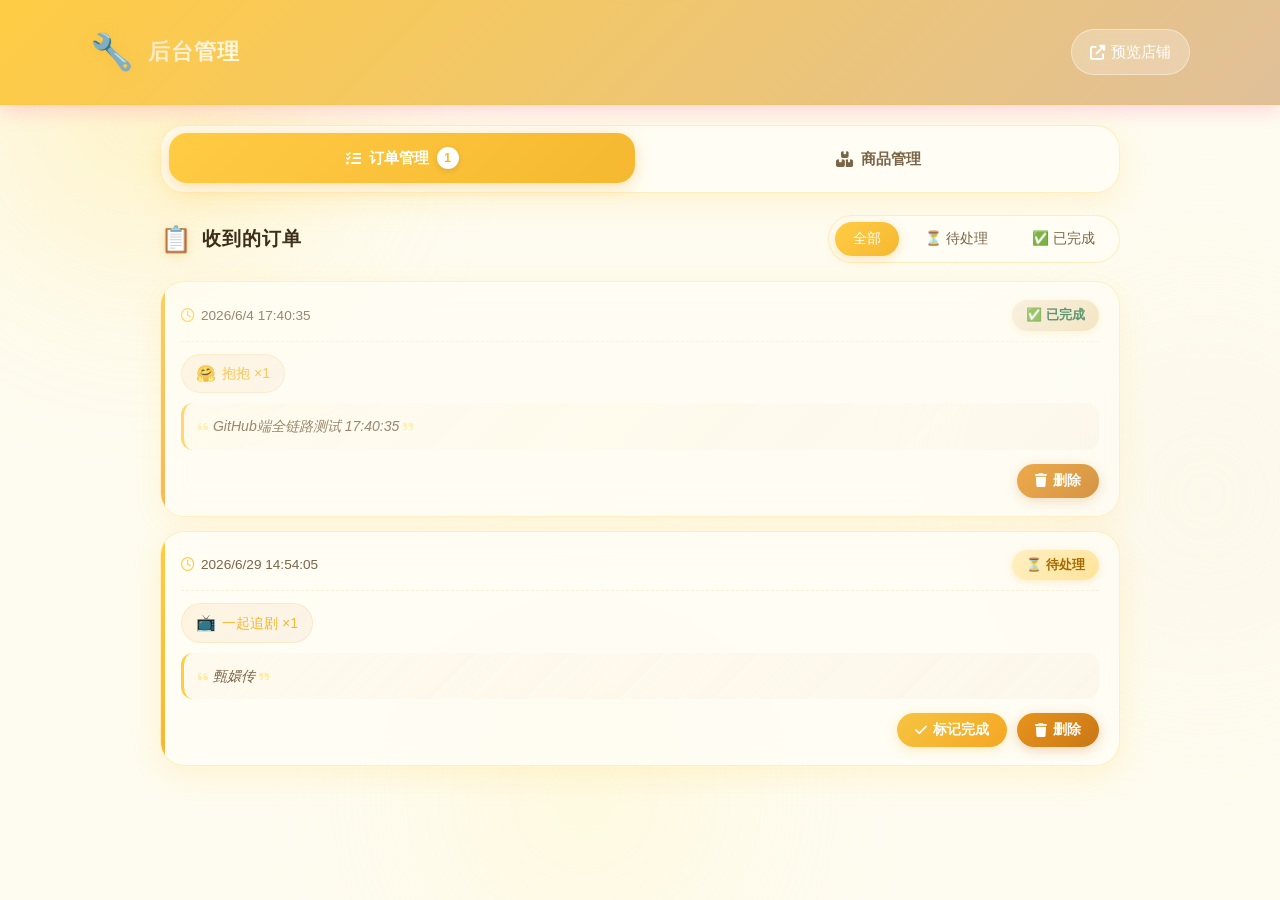
==== commit 8bb38c17: "feat: 优化" ====
--- a/admin.html
+++ b/admin.html
@@ -6,7 +6,7 @@
     <title>🐝 蜂蜜小铺 - 后台管理</title>
     <link rel="stylesheet" href="css/style.css">
     <link rel="stylesheet" href="css/admin.css">
-    <link href="https://cdnjs.cloudflare.com/ajax/libs/font-awesome/6.4.0/css/all.min.css" rel="stylesheet">
+    <link rel="stylesheet" href="css/fontawesome-free-6.7.2-web/css/all.min.css">
 </head>
 <body>
     <!-- 背景装饰 -->
@@ -24,7 +24,6 @@
                     <span class="logo-icon">🔧 </span>
                     <div class="logo-text">
                         <h1 class="logo-title">后台管理</h1>
-                        <p class="logo-sub">管理订单和商品~</p>
                     </div>
                 </div>
             </div>
@@ -151,218 +150,219 @@
 
     <script src="js/data.js"></script>
     <script>
-// ========== 后台管理逻辑（内嵌版） ==========
-var currentTab = 'orders';
-var orderFilter = 'all';
-var editingProductId = null;
-var unsubscribeOrders = null;
-
-document.addEventListener('DOMContentLoaded', function() {
-    initDefaultProducts().then(function() {
-        return getOrders();
-    }).then(function(orders) {
-        renderOrdersFromData(orders);
-        updateOrderBadge();
-        startOrdersListener();
-        renderProductsAdmin();
-    });
-});
-
-function switchTab(tab) {
-    currentTab = tab;
-    document.querySelectorAll('.tab-btn').forEach(function(b) { b.classList.remove('active'); });
-    document.querySelectorAll('.tab-panel').forEach(function(p) { p.classList.remove('active'); });
-    var btns = document.querySelectorAll('.tab-btn');
-    if (tab === 'orders') btns[0].classList.add('active');
-    else btns[1].classList.add('active');
-    document.getElementById(tab === 'orders' ? 'ordersPanel' : 'productsPanel').classList.add('active');
-    if (tab === 'orders') getOrders().then(function(orders) { renderOrdersFromData(orders); });
-    if (tab === 'products') renderProductsAdmin();
-}
-
-function startOrdersListener() {
-    unsubscribeOrders = onOrdersSnapshot(function(orders) {
-        renderOrdersFromData(orders);
-        updateOrderBadge();
-    });
-}
-
-function renderOrdersFromData(orders) {
-    var filtered = orderFilter === 'all' ? orders : orders.filter(function(o) { return o.status === orderFilter; });
-    renderOrderCards(filtered);
-}
-
-function renderOrderCards(filtered) {
-    var container = document.getElementById('ordersList');
-    if (filtered.length === 0) {
-        container.innerHTML = '<div class="empty-state"><div class="empty-emoji">�</div><p class="empty-text">暂无订单~</p><p class="empty-sub">快让她来下单吧！</p></div>';
-        return;
-    }
-    // 最新订单在最上面
-    var sorted = filtered.slice().reverse();
-    container.innerHTML = sorted.map(function(order) {
-        var itemsHTML = order.items.map(function(item) {
-            return '<span class="order-item-tag"><span class="tag-emoji">' + (item.emoji || '') + '</span>' + item.name + ' ×' + item.qty + '</span>';
-        }).join('');
-        var noteHTML = order.note ? '<div class="order-note"><i class="fas fa-quote-left"></i> ' + escapeHtml(order.note) + ' <i class="fas fa-quote-right"></i></div>' : '';
-        var doneBtn = order.status === 'pending' ?
-            '<button class="btn-sm btn-done" onclick="doneOrder(\'' + order._firestoreId + '\')"><i class="fas fa-check"></i> 标记完成</button>' : '';
-        return '<div class="order-card ' + order.status + '">' +
-            '<div class="order-card-header">' +
-                '<span class="order-time"><i class="far fa-clock"></i> ' + (order.timeDisplay || '') + '</span>' +
-                '<span class="order-status ' + order.status + '">' + (order.status === 'pending' ? '⏳ 待处理' : '✅ 已完成') + '</span>' +
-            '</div>' +
-            '<div class="order-items">' + itemsHTML + '</div>' +
-            noteHTML +
-            '<div class="order-actions">' + doneBtn +
-                '<button class="btn-sm btn-delete" onclick="removeOrder(\'' + order._firestoreId + '\')"><i class="fas fa-trash"></i> 删除</button>' +
-            '</div>' +
-        '</div>';
-    }).join('');
-}
-
-function escapeHtml(str) {
-    var div = document.createElement('div');
-    div.textContent = str;
-    return div.innerHTML;
-}
-
-function filterOrders(filter) {
-    orderFilter = filter;
-    document.querySelectorAll('.filter-btn').forEach(function(b) { b.classList.remove('active'); });
-    var btns = document.querySelectorAll('.filter-btn');
-    if (filter === 'all') btns[0].classList.add('active');
-    else if (filter === 'pending') btns[1].classList.add('active');
-    else btns[2].classList.add('active');
-    getOrders().then(function(orders) { renderOrdersFromData(orders); });
-}
-
-function doneOrder(id) {
-    markOrderDone(id).then(function() {
-        getOrders().then(function(orders) { renderOrdersFromData(orders); });
-        updateOrderBadge();
-        showToast('已标记为完成 ✅', 'success');
-    });
-}
-
-function removeOrder(id) {
-    if (confirm('确定要删除这个订单吗？')) {
-        deleteOrder(id).then(function() {
-            getOrders().then(function(orders) { renderOrdersFromData(orders); });
-            updateOrderBadge();
-            showToast('订单已删除', 'success');
+        // ========== 后台管理逻辑（内嵌版） ==========
+        var currentTab = 'orders';
+        var orderFilter = 'all';
+        var editingProductId = null;
+        var unsubscribeOrders = null;
+
+        document.addEventListener('DOMContentLoaded', function () {
+            initDefaultProducts().then(function () {
+                return getOrders();
+            }).then(function (orders) {
+                renderOrdersFromData(orders);
+                updateOrderBadge();
+                startOrdersListener();
+                renderProductsAdmin();
+            });
         });
-    }
-}
-
-function updateOrderBadge() {
-    getPendingCount().then(function(count) {
-        var badge = document.getElementById('orderBadge');
-        if (badge) {
-            badge.textContent = count;
-            badge.style.display = count > 0 ? 'inline-flex' : 'none';
-        }
-    });
-}
-
-function renderProductsAdmin() {
-    getProducts().then(function(products) {
-        var container = document.getElementById('productsAdminList');
-        if (products.length === 0) {
-            container.innerHTML = '<div class="empty-state"><div class="empty-emoji">📦</div><p class="empty-text">还没有商品~</p><p class="empty-sub">点击右上角添加吧！</p></div>';
-            return;
-        }
-        container.innerHTML = products.map(function(p) {
-            var catInfo = (CATEGORIES[p.category] ? CATEGORIES[p.category].icon + ' ' + CATEGORIES[p.category].name : p.category);
-            return '<div class="product-admin-item">' +
-                '<div class="product-admin-emoji-wrap"><span class="product-admin-emoji">' + (p.emoji || '🎁') + '</span></div>' +
-                '<div class="product-admin-info">' +
-                    '<div class="product-admin-name">' + escapeHtml(p.name) + '</div>' +
-                    '<div class="product-admin-meta"><span class="meta-tag">' + catInfo + '</span><span class="meta-divider">·</span><span class="meta-price">' + escapeHtml(p.price) + '</span>' + (p.desc ? '<span class="meta-divider">·</span><span class="meta-desc">' + escapeHtml(p.desc) + '</span>' : '') + '</div>' +
-                '</div>' +
-                '<div class="product-admin-actions">' +
-                    '<button class="btn-icon" title="编辑" onclick="editProduct(' + p.id + ')"><i class="fas fa-pen"></i></button>' +
-                    '<button class="btn-icon danger" title="删除" onclick="removeProduct(' + p.id + ')"><i class="fas fa-trash"></i></button>' +
-                '</div>' +
-            '</div>';
-        }).join('');
-    });
-}
-
-function showAddProduct() {
-    editingProductId = null;
-    document.getElementById('modalTitle').textContent = '添加商品';
-    document.getElementById('modalIcon').textContent = '➕';
-    document.getElementById('btnSaveProduct').innerHTML = '<i class="fas fa-plus"></i> 添加';
-    clearProductForm();
-    document.getElementById('productModal').classList.add('show');
-}
-
-function editProduct(id) {
-    getProducts().then(function(products) {
-        var product = products.find(function(p) { return p.id === id; });
-        if (!product) return;
-        editingProductId = id;
-        document.getElementById('modalTitle').textContent = '编辑商品';
-        document.getElementById('modalIcon').textContent = '✏️';
-        document.getElementById('btnSaveProduct').innerHTML = '<i class="fas fa-check"></i> 保存修改';
-        document.getElementById('editProductId').value = id;
-        document.getElementById('productName').value = product.name;
-        document.getElementById('productCategory').value = product.category;
-        document.getElementById('productPrice').value = product.price;
-        document.getElementById('productEmoji').value = product.emoji || '';
-        document.getElementById('productDesc').value = product.desc || '';
-        document.getElementById('productModal').classList.add('show');
-    });
-}
-
-function closeProductModal() { document.getElementById('productModal').classList.remove('show'); clearProductForm(); }
-function clearProductForm() {
-    document.getElementById('editProductId').value = '';
-    document.getElementById('productName').value = '';
-    document.getElementById('productCategory').value = 'food';
-    document.getElementById('productPrice').value = '';
-    document.getElementById('productEmoji').value = '';
-    document.getElementById('productDesc').value = '';
-}
-
-function saveProduct() {
-    var name = document.getElementById('productName').value.trim();
-    var category = document.getElementById('productCategory').value;
-    var price = document.getElementById('productPrice').value.trim();
-    var emoji = document.getElementById('productEmoji').value.trim();
-    var desc = document.getElementById('productDesc').value.trim();
-    if (!name) { showToast('请输入商品名称', 'error'); return; }
-    if (!price) { showToast('请输入价格或描述', 'error'); return; }
-    var id = document.getElementById('editProductId').value;
-    var promise = id ? updateProduct(parseInt(id), { name: name, category: category, price: price, emoji: emoji, desc: desc }) : addProduct({ name: name, category: category, price: price, emoji: emoji, desc: desc });
-    promise.then(function() {
-        showToast(id ? '商品已更新 ✅' : '商品已添加 🎉', 'success');
-        closeProductModal();
-        renderProductsAdmin();
-    });
-}
-
-function removeProduct(id) {
-    if (confirm('确定要删除这个商品吗？')) {
-        deleteProduct(id).then(function() { renderProductsAdmin(); showToast('商品已删除', 'success'); });
-    }
-}
-
-function showToast(msg, type) {
-    var toast = document.getElementById('toast');
-    toast.querySelector('.toast-text').textContent = msg;
-    var iconEl = toast.querySelector('.toast-icon');
-    iconEl.innerHTML = type === 'error' ? '<i class="fas fa-exclamation"></i>' : '<i class="fas fa-check"></i>';
-    toast.className = 'toast ' + (type || '') + ' show';
-    clearTimeout(toast._timeout);
-    toast._timeout = setTimeout(function() { toast.classList.remove('show'); }, 2200);
-}
-
-document.addEventListener('click', function(e) {
-    var modal = document.getElementById('productModal');
-    if (e.target === modal) closeProductModal();
-});
+
+        function switchTab(tab) {
+            currentTab = tab;
+            document.querySelectorAll('.tab-btn').forEach(function (b) { b.classList.remove('active'); });
+            document.querySelectorAll('.tab-panel').forEach(function (p) { p.classList.remove('active'); });
+            var btns = document.querySelectorAll('.tab-btn');
+            if (tab === 'orders') btns[0].classList.add('active');
+            else btns[1].classList.add('active');
+            document.getElementById(tab === 'orders' ? 'ordersPanel' : 'productsPanel').classList.add('active');
+            if (tab === 'orders') getOrders().then(function (orders) { renderOrdersFromData(orders); });
+            if (tab === 'products') renderProductsAdmin();
+        }
+
+        function startOrdersListener() {
+            unsubscribeOrders = onOrdersSnapshot(function (orders) {
+                renderOrdersFromData(orders);
+                updateOrderBadge();
+            });
+        }
+
+        function renderOrdersFromData(orders) {
+            var filtered = orderFilter === 'all' ? orders : orders.filter(function (o) { return o.status === orderFilter; });
+            renderOrderCards(filtered);
+        }
+
+        function renderOrderCards(filtered) {
+            var container = document.getElementById('ordersList');
+            if (filtered.length === 0) {
+                container.innerHTML = '<div class="empty-state"><div class="empty-emoji">�</div><p class="empty-text">暂无订单~</p><p class="empty-sub">快让她来下单吧！</p></div>';
+                return;
+            }
+            // 最新订单在最上面
+            var sorted = filtered.slice().reverse();
+            container.innerHTML = sorted.map(function (order) {
+                var itemsHTML = order.items.map(function (item) {
+                    return '<span class="order-item-tag"><span class="tag-emoji">' + (item.emoji || '') + '</span>' + item.name + ' ×' + item.qty + '</span>';
+                }).join('');
+                var noteHTML = order.note ? '<div class="order-note"><i class="fas fa-quote-left"></i> ' + escapeHtml(order.note) + ' <i class="fas fa-quote-right"></i></div>' : '';
+                var doneBtn = order.status === 'pending' ?
+                    '<button class="btn-sm btn-done" onclick="doneOrder(\'' + order._firestoreId + '\')"><i class="fas fa-check"></i> 标记完成</button>' : '';
+                return '<div class="order-card ' + order.status + '">' +
+                    '<div class="order-card-header">' +
+                    '<span class="order-time"><i class="far fa-clock"></i> ' + (order.timeDisplay || '') + '</span>' +
+                    '<span class="order-status ' + order.status + '">' + (order.status === 'pending' ? '⏳ 待处理' : '✅ 已完成') + '</span>' +
+                    '</div>' +
+                    '<div class="order-items">' + itemsHTML + '</div>' +
+                    noteHTML +
+                    '<div class="order-actions">' + doneBtn +
+                    '<button class="btn-sm btn-delete" onclick="removeOrder(\'' + order._firestoreId + '\')"><i class="fas fa-trash"></i> 删除</button>' +
+                    '</div>' +
+                    '</div>';
+            }).join('');
+        }
+
+        function escapeHtml(str) {
+            var div = document.createElement('div');
+            div.textContent = str;
+            return div.innerHTML;
+        }
+
+        function filterOrders(filter) {
+            orderFilter = filter;
+            document.querySelectorAll('.filter-btn').forEach(function (b) { b.classList.remove('active'); });
+            var btns = document.querySelectorAll('.filter-btn');
+            if (filter === 'all') btns[0].classList.add('active');
+            else if (filter === 'pending') btns[1].classList.add('active');
+            else btns[2].classList.add('active');
+            getOrders().then(function (orders) { renderOrdersFromData(orders); });
+        }
+
+        function doneOrder(id) {
+            markOrderDone(id).then(function () {
+                getOrders().then(function (orders) { renderOrdersFromData(orders); });
+                updateOrderBadge();
+                showToast('已标记为完成 ✅', 'success');
+            });
+        }
+
+        function removeOrder(id) {
+            if (confirm('确定要删除这个订单吗？')) {
+                deleteOrder(id).then(function () {
+                    getOrders().then(function (orders) { renderOrdersFromData(orders); });
+                    updateOrderBadge();
+                    showToast('订单已删除', 'success');
+                });
+            }
+        }
+
+        function updateOrderBadge() {
+            getPendingCount().then(function (count) {
+                var badge = document.getElementById('orderBadge');
+                if (badge) {
+                    badge.textContent = count;
+                    badge.style.display = count > 0 ? 'inline-flex' : 'none';
+                }
+            });
+        }
+
+        function renderProductsAdmin() {
+            getProducts().then(function (products) {
+                var container = document.getElementById('productsAdminList');
+                if (products.length === 0) {
+                    container.innerHTML = '<div class="empty-state"><div class="empty-emoji">📦</div><p class="empty-text">还没有商品~</p><p class="empty-sub">点击右上角添加吧！</p></div>';
+                    return;
+                }
+                container.innerHTML = products.map(function (p) {
+                    var catInfo = (CATEGORIES[p.category] ? CATEGORIES[p.category].icon + ' ' + CATEGORIES[p.category].name : p.category);
+                    return '<div class="product-admin-item">' +
+                        '<div class="product-admin-emoji-wrap"><span class="product-admin-emoji">' + (p.emoji || '🎁') + '</span></div>' +
+                        '<div class="product-admin-info">' +
+                        '<div class="product-admin-name">' + escapeHtml(p.name) + '</div>' +
+                        '<div class="product-admin-meta"><span class="meta-tag">' + catInfo + '</span><span class="meta-divider">·</span><span class="meta-price">' + escapeHtml(p.price) + '</span>' + (p.desc ? '<span class="meta-divider">·</span><span class="meta-desc">' + escapeHtml(p.desc) + '</span>' : '') + '</div>' +
+                        '</div>' +
+                        '<div class="product-admin-actions">' +
+                        '<button class="btn-icon" title="编辑" onclick="editProduct(' + p.id + ')"><i class="fas fa-pen"></i></button>' +
+                        '<button class="btn-icon danger" title="删除" onclick="removeProduct(' + p.id + ')"><i class="fas fa-trash"></i></button>' +
+                        '</div>' +
+                        '</div>';
+                }).join('');
+            });
+        }
+
+        function showAddProduct() {
+            editingProductId = null;
+            document.getElementById('modalTitle').textContent = '添加商品';
+            document.getElementById('modalIcon').textContent = '➕';
+            document.getElementById('btnSaveProduct').innerHTML = '<i class="fas fa-plus"></i> 添加';
+            clearProductForm();
+            document.getElementById('productModal').classList.add('show');
+        }
+
+        function editProduct(id) {
+            getProducts().then(function (products) {
+                var product = products.find(function (p) { return p.id === id; });
+                if (!product) return;
+                editingProductId = id;
+                document.getElementById('modalTitle').textContent = '编辑商品';
+                document.getElementById('modalIcon').textContent = '✏️';
+                document.getElementById('btnSaveProduct').innerHTML = '<i class="fas fa-check"></i> 保存修改';
+                document.getElementById('editProductId').value = id;
+                document.getElementById('productName').value = product.name;
+                document.getElementById('productCategory').value = product.category;
+                document.getElementById('productPrice').value = product.price;
+                document.getElementById('productEmoji').value = product.emoji || '';
+                document.getElementById('productDesc').value = product.desc || '';
+                document.getElementById('productModal').classList.add('show');
+            });
+        }
+
+        function closeProductModal() { document.getElementById('productModal').classList.remove('show'); clearProductForm(); }
+        function clearProductForm() {
+            document.getElementById('editProductId').value = '';
+            document.getElementById('productName').value = '';
+            document.getElementById('productCategory').value = 'food';
+            document.getElementById('productPrice').value = '';
+            document.getElementById('productEmoji').value = '';
+            document.getElementById('productDesc').value = '';
+        }
+
+        function saveProduct() {
+            var name = document.getElementById('productName').value.trim();
+            var category = document.getElementById('productCategory').value;
+            var price = document.getElementById('productPrice').value.trim();
+            var emoji = document.getElementById('productEmoji').value.trim();
+            var desc = document.getElementById('productDesc').value.trim();
+            if (!name) { showToast('请输入商品名称', 'error'); return; }
+            if (!price) { showToast('请输入价格或描述', 'error'); return; }
+            var id = document.getElementById('editProductId').value;
+            var promise = id ? updateProduct(parseInt(id), { name: name, category: category, price: price, emoji: emoji, desc: desc }) : addProduct({ name: name, category: category, price: price, emoji: emoji, desc: desc });
+            promise.then(function () {
+                showToast(id ? '商品已更新 ✅' : '商品已添加 🎉', 'success');
+                closeProductModal();
+                renderProductsAdmin();
+            });
+        }
+
+        function removeProduct(id) {
+            if (confirm('确定要删除这个商品吗？')) {
+                deleteProduct(id).then(function () { renderProductsAdmin(); showToast('商品已删除', 'success'); });
+            }
+        }
+
+        function showToast(msg, type) {
+            var toast = document.getElementById('toast');
+            toast.querySelector('.toast-text').textContent = msg;
+            var iconEl = toast.querySelector('.toast-icon');
+            iconEl.innerHTML = type === 'error' ? '<i class="fas fa-exclamation"></i>' : '<i class="fas fa-check"></i>';
+            toast.className = 'toast ' + (type || '') + ' show';
+            clearTimeout(toast._timeout);
+            toast._timeout = setTimeout(function () { toast.classList.remove('show'); }, 2200);
+        }
+
+        document.addEventListener('click', function (e) {
+            var modal = document.getElementById('productModal');
+            if (e.target === modal) closeProductModal();
+        });
     </script>
 </body>
-</html>
+
+</html>
--- a/css/style.css
+++ b/css/style.css
@@ -1,39 +1,56 @@
 /* ========== 基础样式 ========== */
 :root {
-    --pink: #f5a623;
-    --pink-soft: #ffd98a;
-    --pink-light: #fff7e6;
-    --pink-dark: #e8941d;
-    --peach: #ffd6a5;
-    --purple: #d4a574;
-    --purple-light: #f7ecd9;
-    --yellow: #ffe9a3;
-    --mint: #c9e4ca;
-    --blue: #b8d8dd;
-
-    --bg-primary: #fdf6e3;
-    --bg-soft: #fffbea;
+    /* ===== 品牌主色（超高亮版） ===== */
+    --pink: #ffcc44;           /* 主色调：亮柠檬黄（原 #ffb833） */
+    --pink-soft: #ffe68a;      /* 柔和亮黄（原 #ffe08a） */
+    --pink-light: #fffce6;     /* 极淡亮黄白（原 #fff9e6） */
+    --pink-dark: #f5b830;      /* 深金黄（原 #f0a020） */
+
+    /* ===== 辅助配色（整体提亮） ===== */
+    --peach: #ffe6c0;          /* 浅蜜桃（原 #ffdbb5） */
+    --purple: #e0c09a;         /* 暖卡其（原 #dbb588） */
+    --purple-light: #faf2e3;   /* 淡燕麦（原 #f8efdd） */
+    --yellow: #fff5c0;         /* 亮奶油黄（原 #fff0b3） */
+    --mint: #ddf5de;           /* 清新草绿（原 #d4edd5） */
+    --blue: #d0eef0;           /* 清透雾蓝（原 #c5e4e8） */
+
+    /* ===== 背景色系（更亮更通透） ===== */
+    --bg-primary: #fefcf0;     /* 主背景：几乎白中带一丝黄（原 #fef9ed） */
+    --bg-soft: #fffdf5;        /* 柔和背景：奶油白（原 #fffcf0） */
     --white: #ffffff;
 
-    --text-primary: #4a3520;
-    --text-secondary: #8b7355;
-    --text-light: #b5a089;
-
-    --glass-bg: rgba(255, 253, 245, 0.7);
-    --glass-border: rgba(245, 166, 35, 0.2);
-    --glass-shadow: 0 8px 32px rgba(245, 166, 35, 0.15);
-    --glass-shadow-hover: 0 12px 40px rgba(245, 166, 35, 0.25);
-
+    /* ===== 文字色系（略加深以保证可读性） ===== */
+    --text-primary: #3d2e1a;   /* 深褐（原 #4a3520，略深） */
+    --text-secondary: #7a6548; /* 中褐（原 #8b7355，略深） */
+    --text-light: #a89478;     /* 浅卡其（原 #b5a089，略深） */
+
+    /* ===== 玻璃态效果（更透亮） ===== */
+    --glass-bg: rgba(255, 253, 245, 0.80);  /* 更透（原 0.75） */
+    --glass-border: rgba(255, 204, 68, 0.30); /* 亮黄边框（原 0.25） */
+    --glass-shadow: 0 8px 32px rgba(255, 204, 68, 0.20);
+    --glass-shadow-hover: 0 12px 40px rgba(255, 204, 68, 0.35);
+
+    /* ===== 圆角规范 ===== */
     --radius-sm: 12px;
     --radius-md: 18px;
     --radius-lg: 24px;
     --radius-xl: 32px;
 
+    /* ===== 动效曲线 ===== */
     --transition: all 0.35s cubic-bezier(0.4, 0, 0.2, 1);
     --transition-slow: all 0.5s cubic-bezier(0.34, 1.56, 0.64, 1);
-}
-
-* { margin: 0; padding: 0; box-sizing: border-box; }
+
+    /* ===== 阴影（更亮） ===== */
+    --shadow: 0 4px 20px rgba(255, 204, 68, 0.20);
+    --shadow-lg: 0 8px 40px rgba(255, 204, 68, 0.30);
+    --radius: 16px;
+}
+
+* {
+    margin: 0;
+    padding: 0;
+    box-sizing: border-box;
+}
 
 body {
     font-family: 'PingFang SC', 'Microsoft YaHei', -apple-system, BlinkMacSystemFont, 'Segoe UI', sans-serif;
@@ -71,31 +88,50 @@
 }
 
 .blob-1 {
-    width: 500px; height: 500px;
+    width: 500px;
+    height: 500px;
     background: radial-gradient(circle, var(--pink-soft) 0%, transparent 70%);
-    top: -150px; left: -100px;
+    top: -150px;
+    left: -100px;
     animation-delay: 0s;
 }
 
 .blob-2 {
-    width: 450px; height: 450px;
+    width: 450px;
+    height: 450px;
     background: radial-gradient(circle, var(--purple-light) 0%, transparent 70%);
-    top: 30%; right: -150px;
+    top: 30%;
+    right: -150px;
     animation-delay: -7s;
 }
 
 .blob-3 {
-    width: 400px; height: 400px;
+    width: 400px;
+    height: 400px;
     background: radial-gradient(circle, var(--yellow) 0%, transparent 70%);
-    bottom: -100px; left: 30%;
+    bottom: -100px;
+    left: 30%;
     animation-delay: -14s;
 }
 
 @keyframes blobFloat {
-    0%, 100% { transform: translate(0, 0) scale(1); }
-    25% { transform: translate(50px, -30px) scale(1.1); }
-    50% { transform: translate(-30px, 40px) scale(0.95); }
-    75% { transform: translate(40px, 30px) scale(1.05); }
+
+    0%,
+    100% {
+        transform: translate(0, 0) scale(1);
+    }
+
+    25% {
+        transform: translate(50px, -30px) scale(1.1);
+    }
+
+    50% {
+        transform: translate(-30px, 40px) scale(0.95);
+    }
+
+    75% {
+        transform: translate(40px, 30px) scale(1.05);
+    }
 }
 
 /* ========== 浮动爱心 ========== */
@@ -120,10 +156,12 @@
         opacity: 1;
         transform: translateY(0) scale(0.5) rotate(0deg);
     }
+
     50% {
         opacity: 0.8;
         transform: translateY(-80px) scale(1.2) rotate(15deg);
     }
+
     100% {
         opacity: 0;
         transform: translateY(-180px) scale(0.8) rotate(-15deg);
@@ -151,7 +189,9 @@
     gap: 16px;
 }
 
-.header-left { flex: 1; }
+.header-left {
+    flex: 1;
+}
 
 .logo-wrap {
     display: flex;
@@ -167,17 +207,33 @@
 }
 
 @keyframes heartBeat {
-    0%, 100% { transform: scale(1); }
-    14% { transform: scale(1.15); }
-    28% { transform: scale(1); }
-    42% { transform: scale(1.12); }
-    70% { transform: scale(1); }
+
+    0%,
+    100% {
+        transform: scale(1);
+    }
+
+    14% {
+        transform: scale(1.15);
+    }
+
+    28% {
+        transform: scale(1);
+    }
+
+    42% {
+        transform: scale(1.12);
+    }
+
+    70% {
+        transform: scale(1);
+    }
 }
 
 .logo-title {
     font-size: 1.35rem;
     font-weight: 700;
-    background: linear-gradient(135deg, var(--pink-dark) 0%, var(--purple) 100%);
+    background: linear-gradient(135deg, var(--peach) 0%, var(--pink-light) 100%);
     -webkit-background-clip: text;
     -webkit-text-fill-color: transparent;
     background-clip: text;
@@ -207,23 +263,14 @@
     overflow: hidden;
 }
 
-.btn-cart::before {
-    content: '';
-    position: absolute;
-    top: 0; left: -100%;
-    width: 100%; height: 100%;
-    background: linear-gradient(90deg, transparent, rgba(255,255,255,0.3), transparent);
-    transition: left 0.5s;
-}
-
-.btn-cart:hover::before { left: 100%; }
-
 .btn-cart:hover {
     transform: translateY(-2px);
     box-shadow: 0 6px 24px rgba(245, 166, 35, 0.5);
 }
 
-.btn-cart:active { transform: translateY(0) scale(0.98); }
+.btn-cart:active {
+    transform: translateY(0) scale(0.98);
+}
 
 .btn-cart-icon {
     position: relative;
@@ -232,12 +279,13 @@
     justify-content: center;
 }
 
-.btn-cart-icon i { font-size: 1rem; }
+.btn-cart-icon i {
+    font-size: 1rem;
+}
 
 .cart-badge {
-    position: absolute;
-    top: -8px; right: -12px;
-    min-width: 20px; height: 20px;
+    min-width: 20px;
+    height: 20px;
     background: #fff;
     color: var(--pink-dark);
     border-radius: 50%;
@@ -246,15 +294,23 @@
     display: flex;
     align-items: center;
     justify-content: center;
-    box-shadow: 0 2px 6px rgba(0,0,0,0.15);
+    box-shadow: 0 2px 6px rgba(0, 0, 0, 0.15);
     padding: 0 5px;
     animation: badgePop 0.3s ease;
 }
 
 @keyframes badgePop {
-    0% { transform: scale(0); }
-    60% { transform: scale(1.3); }
-    100% { transform: scale(1); }
+    0% {
+        transform: scale(0);
+    }
+
+    60% {
+        transform: scale(1.3);
+    }
+
+    100% {
+        transform: scale(1);
+    }
 }
 
 /* ========== 分类导航 ========== */
@@ -275,7 +331,9 @@
     scrollbar-width: none;
 }
 
-.category-list::-webkit-scrollbar { display: none; }
+.category-list::-webkit-scrollbar {
+    display: none;
+}
 
 .cat-btn {
     flex-shrink: 0;
@@ -335,14 +393,16 @@
 }
 
 .title-dot {
-    width: 8px; height: 8px;
+    width: 8px;
+    height: 8px;
     background: linear-gradient(135deg, var(--pink), var(--pink-dark));
     border-radius: 50%;
     box-shadow: 0 2px 6px rgba(245, 166, 35, 0.4);
 }
 
 .title-line {
-    width: 60px; height: 2px;
+    width: 60px;
+    height: 2px;
     background: linear-gradient(90deg, transparent, var(--pink-soft), transparent);
     border-radius: 2px;
 }
@@ -375,24 +435,47 @@
         opacity: 0;
         transform: translateY(20px);
     }
+
     to {
         opacity: 1;
         transform: translateY(0);
     }
 }
 
-.product-card:nth-child(1) { animation-delay: 0.05s; }
-.product-card:nth-child(2) { animation-delay: 0.1s; }
-.product-card:nth-child(3) { animation-delay: 0.15s; }
-.product-card:nth-child(4) { animation-delay: 0.2s; }
-.product-card:nth-child(5) { animation-delay: 0.25s; }
-.product-card:nth-child(6) { animation-delay: 0.3s; }
-.product-card:nth-child(n+7) { animation-delay: 0.35s; }
+.product-card:nth-child(1) {
+    animation-delay: 0.05s;
+}
+
+.product-card:nth-child(2) {
+    animation-delay: 0.1s;
+}
+
+.product-card:nth-child(3) {
+    animation-delay: 0.15s;
+}
+
+.product-card:nth-child(4) {
+    animation-delay: 0.2s;
+}
+
+.product-card:nth-child(5) {
+    animation-delay: 0.25s;
+}
+
+.product-card:nth-child(6) {
+    animation-delay: 0.3s;
+}
+
+.product-card:nth-child(n+7) {
+    animation-delay: 0.35s;
+}
 
 .product-card::before {
     content: '';
     position: absolute;
-    top: 0; left: 0; right: 0;
+    top: 0;
+    left: 0;
+    right: 0;
     height: 3px;
     background: linear-gradient(90deg, var(--pink), var(--purple), var(--pink));
     background-size: 200% 100%;
@@ -403,8 +486,13 @@
 }
 
 @keyframes gradientMove {
-    0% { background-position: 0% 50%; }
-    100% { background-position: 200% 50%; }
+    0% {
+        background-position: 0% 50%;
+    }
+
+    100% {
+        background-position: 200% 50%;
+    }
 }
 
 .product-card:hover {
@@ -418,7 +506,8 @@
 }
 
 .product-emoji-wrap {
-    width: 80px; height: 80px;
+    width: 80px;
+    height: 80px;
     margin: 0 auto 14px;
     background: linear-gradient(135deg, var(--pink-light) 0%, var(--purple-light) 100%);
     border-radius: 50%;
@@ -437,7 +526,7 @@
 .product-emoji {
     font-size: 2.5rem;
     transition: var(--transition);
-    filter: drop-shadow(0 4px 8px rgba(0,0,0,0.1));
+    filter: drop-shadow(0 4px 8px rgba(0, 0, 0, 0.1));
 }
 
 .product-card:hover .product-emoji {
@@ -492,20 +581,26 @@
 .product-add-btn::before {
     content: '';
     position: absolute;
-    top: 0; left: -100%;
-    width: 100%; height: 100%;
-    background: linear-gradient(90deg, transparent, rgba(255,255,255,0.35), transparent);
+    top: 0;
+    left: -100%;
+    width: 100%;
+    height: 100%;
+    background: linear-gradient(90deg, transparent, rgba(255, 255, 255, 0.35), transparent);
     transition: left 0.5s ease;
 }
 
-.product-add-btn:hover::before { left: 100%; }
+.product-add-btn:hover::before {
+    left: 100%;
+}
 
 .product-add-btn:hover {
     transform: scale(1.03);
     box-shadow: 0 6px 20px rgba(245, 166, 35, 0.5);
 }
 
-.product-add-btn:active { transform: scale(0.97); }
+.product-add-btn:active {
+    transform: scale(0.97);
+}
 
 /* ========== 底部 ========== */
 .footer {
@@ -537,7 +632,8 @@
 
 .cart-sidebar {
     position: fixed;
-    top: 0; right: 0;
+    top: 0;
+    right: 0;
     width: 420px;
     max-width: 92vw;
     height: 100vh;
@@ -577,8 +673,15 @@
 }
 
 @keyframes cartBounce {
-    0%, 100% { transform: translateY(0) rotate(0deg); }
-    50% { transform: translateY(-4px) rotate(-5deg); }
+
+    0%,
+    100% {
+        transform: translateY(0) rotate(0deg);
+    }
+
+    50% {
+        transform: translateY(-4px) rotate(-5deg);
+    }
 }
 
 .cart-header h2 {
@@ -592,7 +695,8 @@
 }
 
 .btn-close {
-    width: 38px; height: 38px;
+    width: 38px;
+    height: 38px;
     border-radius: 50%;
     background: rgba(245, 166, 35, 0.1);
     color: var(--text-secondary);
@@ -643,8 +747,15 @@
 }
 
 @keyframes emptyFloat {
-    0%, 100% { transform: translateY(0); }
-    50% { transform: translateY(-8px); }
+
+    0%,
+    100% {
+        transform: translateY(0);
+    }
+
+    50% {
+        transform: translateY(-8px);
+    }
 }
 
 .cart-empty-text {
@@ -679,6 +790,7 @@
         opacity: 0;
         transform: translateX(40px) scale(0.9);
     }
+
     to {
         opacity: 1;
         transform: translateX(0) scale(1);
@@ -692,7 +804,8 @@
 }
 
 .cart-item-emoji-wrap {
-    width: 48px; height: 48px;
+    width: 48px;
+    height: 48px;
     border-radius: 50%;
     background: linear-gradient(135deg, var(--pink-light) 0%, var(--purple-light) 100%);
     display: flex;
@@ -733,7 +846,8 @@
 }
 
 .qty-btn {
-    width: 28px; height: 28px;
+    width: 28px;
+    height: 28px;
     border-radius: 50%;
     background: white;
     color: var(--pink-dark);
@@ -752,7 +866,9 @@
     transform: scale(1.1);
 }
 
-.qty-btn:active { transform: scale(0.9); }
+.qty-btn:active {
+    transform: scale(0.9);
+}
 
 .qty-num {
     min-width: 28px;
@@ -763,7 +879,8 @@
 }
 
 .cart-item-remove {
-    width: 32px; height: 32px;
+    width: 32px;
+    height: 32px;
     border-radius: 50%;
     background: rgba(255, 204, 204, 0.3);
     color: var(--pink-dark);
@@ -830,7 +947,9 @@
     font-weight: 500;
 }
 
-.cart-note-label i { color: var(--pink); }
+.cart-note-label i {
+    color: var(--pink);
+}
 
 .cart-note {
     width: 100%;
@@ -877,8 +996,15 @@
 }
 
 @keyframes gradientShift {
-    0%, 100% { background-position: 0% 50%; }
-    50% { background-position: 100% 50%; }
+
+    0%,
+    100% {
+        background-position: 0% 50%;
+    }
+
+    50% {
+        background-position: 100% 50%;
+    }
 }
 
 .btn-submit-icon {
@@ -901,16 +1027,24 @@
 
 .btn-shine {
     position: absolute;
-    top: 0; left: -100%;
-    width: 50%; height: 100%;
-    background: linear-gradient(90deg, transparent, rgba(255,255,255,0.4), transparent);
+    top: 0;
+    left: -100%;
+    width: 50%;
+    height: 100%;
+    background: linear-gradient(90deg, transparent, rgba(255, 255, 255, 0.4), transparent);
     transform: skewX(-20deg);
     animation: shine 3s ease-in-out infinite;
 }
 
 @keyframes shine {
-    0% { left: -100%; }
-    60%, 100% { left: 200%; }
+    0% {
+        left: -100%;
+    }
+
+    60%,
+    100% {
+        left: 200%;
+    }
 }
 
 /* ========== Toast ========== */
@@ -940,7 +1074,8 @@
 }
 
 .toast-icon {
-    width: 28px; height: 28px;
+    width: 28px;
+    height: 28px;
     border-radius: 50%;
     background: linear-gradient(135deg, var(--pink), var(--pink-dark));
     color: white;
@@ -953,9 +1088,17 @@
 }
 
 @keyframes iconPop {
-    0% { transform: scale(0) rotate(-180deg); }
-    60% { transform: scale(1.2) rotate(10deg); }
-    100% { transform: scale(1) rotate(0deg); }
+    0% {
+        transform: scale(0) rotate(-180deg);
+    }
+
+    60% {
+        transform: scale(1.2) rotate(10deg);
+    }
+
+    100% {
+        transform: scale(1) rotate(0deg);
+    }
 }
 
 .toast-text {
@@ -982,8 +1125,13 @@
 }
 
 @keyframes fadeIn {
-    from { opacity: 0; }
-    to { opacity: 1; }
+    from {
+        opacity: 0;
+    }
+
+    to {
+        opacity: 1;
+    }
 }
 
 .success-icon {
@@ -994,10 +1142,23 @@
 }
 
 @keyframes successBounce {
-    0% { transform: scale(0) rotate(-180deg); opacity: 0; }
-    50% { transform: scale(1.3) rotate(20deg); }
-    70% { transform: scale(0.9) rotate(-10deg); }
-    100% { transform: scale(1) rotate(0deg); opacity: 1; }
+    0% {
+        transform: scale(0) rotate(-180deg);
+        opacity: 0;
+    }
+
+    50% {
+        transform: scale(1.3) rotate(20deg);
+    }
+
+    70% {
+        transform: scale(0.9) rotate(-10deg);
+    }
+
+    100% {
+        transform: scale(1) rotate(0deg);
+        opacity: 1;
+    }
 }
 
 .success-text {
@@ -1045,10 +1206,6 @@
         font-size: 0.85rem;
     }
 
-    .btn-cart-text {
-        display: none;
-    }
-
     .category-nav {
         top: 74px;
         padding: 12px 14px 8px;
@@ -1073,7 +1230,8 @@
     }
 
     .product-emoji-wrap {
-        width: 64px; height: 64px;
+        width: 64px;
+        height: 64px;
     }
 
     .product-emoji {
@@ -1123,26 +1281,6 @@
     .products-grid {
         grid-template-columns: 1fr;
     }
-}
-
-    --shadow: 0 4px 20px rgba(255, 107, 157, 0.15);
-    --shadow-lg: 0 8px 40px rgba(255, 107, 157, 0.2);
-    --radius: 16px;
-    --radius-sm: 10px;
-    --transition: all 0.3s cubic-bezier(0.4, 0, 0.2, 1);
-}
-
-* { margin: 0; padding: 0; box-sizing: border-box; }
-
-body {
-    font-family: -apple-system, BlinkMacSystemFont, 'Segoe UI', 'PingFang SC', 'Microsoft YaHei', sans-serif;
-    background: var(--bg);
-    color: var(--text);
-    min-height: 100vh;
-    background-image:
-        radial-gradient(circle at 20% 50%, rgba(245,166,35,0.08) 0%, transparent 50%),
-        radial-gradient(circle at 80% 20%, rgba(212,165,116,0.08) 0%, transparent 50%),
-        radial-gradient(circle at 50% 80%, rgba(245,166,35,0.05) 0%, transparent 50%);
 }
 
 /* ========== Header ========== */
@@ -1154,7 +1292,7 @@
     position: sticky;
     top: 0;
     z-index: 100;
-    box-shadow: 0 4px 20px rgba(255,107,157,0.3);
+    box-shadow: 0 4px 20px rgba(255, 107, 157, 0.3);
 }
 
 .header-content {
@@ -1185,8 +1323,8 @@
 }
 
 .btn-cart {
-    background: rgba(255,255,255,0.25);
-    border: 1px solid rgba(255,255,255,0.4);
+    background: rgba(255, 255, 255, 0.25);
+    border: 1px solid rgba(255, 255, 255, 0.4);
     color: white;
     padding: 10px 18px;
     border-radius: 50px;
@@ -1200,7 +1338,7 @@
 }
 
 .btn-cart:hover {
-    background: rgba(255,255,255,0.4);
+    background: rgba(255, 255, 255, 0.4);
     transform: translateY(-2px);
 }
 
@@ -1224,7 +1362,7 @@
     position: sticky;
     top: 100px;
     z-index: 90;
-    box-shadow: 0 2px 10px rgba(0,0,0,0.05);
+    box-shadow: 0 2px 10px rgba(0, 0, 0, 0.05);
     overflow-x: auto;
 }
 
@@ -1249,7 +1387,8 @@
     white-space: nowrap;
 }
 
-.cat-btn:hover, .cat-btn.active {
+.cat-btn:hover,
+.cat-btn.active {
     background: var(--pink);
     color: white;
     border-color: var(--pink);
@@ -1314,8 +1453,7 @@
 
 .product-price {
     color: var(--pink);
-    font-weight: 700;
-    font-size: 1.05rem;
+    font-size: 0.85rem;
     margin-bottom: 6px;
 }
 
@@ -1340,7 +1478,7 @@
 
 .product-add-btn:hover {
     transform: scale(1.03);
-    box-shadow: 0 4px 15px rgba(255,107,157,0.4);
+    box-shadow: 0 4px 15px rgba(255, 107, 157, 0.4);
 }
 
 .product-add-btn:active {
@@ -1351,13 +1489,15 @@
 .cart-overlay {
     position: fixed;
     inset: 0;
-    background: rgba(0,0,0,0.4);
+    background: rgba(0, 0, 0, 0.4);
     z-index: 200;
     display: none;
     backdrop-filter: blur(2px);
 }
 
-.cart-overlay.show { display: block; }
+.cart-overlay.show {
+    display: block;
+}
 
 .cart-sidebar {
     position: fixed;
@@ -1368,13 +1508,15 @@
     height: 100vh;
     background: var(--white);
     z-index: 201;
-    box-shadow: -4px 0 30px rgba(0,0,0,0.15);
+    box-shadow: -4px 0 30px rgba(0, 0, 0, 0.15);
     transition: var(--transition);
     display: flex;
     flex-direction: column;
 }
 
-.cart-sidebar.show { right: 0; }
+.cart-sidebar.show {
+    right: 0;
+}
 
 .cart-header {
     padding: 20px;
@@ -1384,7 +1526,9 @@
     align-items: center;
 }
 
-.cart-header h2 { font-size: 1.3rem; }
+.cart-header h2 {
+    font-size: 1.3rem;
+}
 
 .btn-close {
     background: none;
@@ -1431,17 +1575,34 @@
 }
 
 @keyframes slideIn {
-    from { opacity: 0; transform: translateX(20px); }
-    to { opacity: 1; transform: translateX(0); }
-}
-
-.cart-item-emoji { font-size: 2rem; }
-
-.cart-item-info { flex: 1; }
-
-.cart-item-name { font-weight: 600; font-size: 0.95rem; }
-
-.cart-item-price { color: var(--pink); font-size: 0.85rem; }
+    from {
+        opacity: 0;
+        transform: translateX(20px);
+    }
+
+    to {
+        opacity: 1;
+        transform: translateX(0);
+    }
+}
+
+.cart-item-emoji {
+    font-size: 2rem;
+}
+
+.cart-item-info {
+    flex: 1;
+}
+
+.cart-item-name {
+    font-weight: 600;
+    font-size: 0.95rem;
+}
+
+.cart-item-price {
+    color: var(--pink);
+    font-size: 0.85rem;
+}
 
 .cart-item-qty {
     display: flex;
@@ -1458,7 +1619,7 @@
     cursor: pointer;
     font-size: 1rem;
     display: flex;
-    align-items: center;
+    align-items: flex-start;
     justify-content: center;
     transition: var(--transition);
 }
@@ -1522,7 +1683,7 @@
 
 .btn-submit-order:hover {
     transform: translateY(-2px);
-    box-shadow: 0 6px 25px rgba(255,107,157,0.4);
+    box-shadow: 0 6px 25px rgba(255, 107, 157, 0.4);
 }
 
 .btn-submit-order:active {
@@ -1566,13 +1727,18 @@
     align-items: center;
     justify-content: center;
     flex-direction: column;
-    background: rgba(255,255,255,0.95);
+    background: rgba(255, 255, 255, 0.95);
     animation: fadeIn 0.3s ease;
 }
 
 @keyframes fadeIn {
-    from { opacity: 0; }
-    to { opacity: 1; }
+    from {
+        opacity: 0;
+    }
+
+    to {
+        opacity: 1;
+    }
 }
 
 .success-icon {
@@ -1581,8 +1747,13 @@
 }
 
 @keyframes bounce {
-    from { transform: translateY(0); }
-    to { transform: translateY(-20px); }
+    from {
+        transform: translateY(0);
+    }
+
+    to {
+        transform: translateY(-20px);
+    }
 }
 
 .success-text {
@@ -1599,14 +1770,35 @@
 
 /* ========== 响应式 ========== */
 @media (max-width: 600px) {
-    .logo { font-size: 1.3rem; }
-    .subtitle { font-size: 0.8rem; }
+    .logo {
+        font-size: 1.3rem;
+    }
+
+    .subtitle {
+        font-size: 0.8rem;
+    }
+
     .products-grid {
         grid-template-columns: repeat(2, 1fr);
         gap: 10px;
     }
-    .product-card { padding: 14px; }
-    .product-emoji { font-size: 2.2rem; }
-    .header-actions { position: static; transform: none; justify-content: center; margin-top: 10px; }
-    .header-content { padding-bottom: 4px; }
-}
+
+    .product-card {
+        padding: 14px;
+    }
+
+    .product-emoji {
+        font-size: 2.2rem;
+    }
+
+    .header-actions {
+        position: static;
+        transform: none;
+        justify-content: center;
+        margin-top: 10px;
+    }
+
+    .header-content {
+        padding-bottom: 4px;
+    }
+}
--- a/css/admin.css
+++ b/css/admin.css
@@ -1,7 +1,7 @@
 /* ========== 管理页专属样式 ========== */
 
 .admin-header .logo-title {
-    background: linear-gradient(135deg, var(--pink-dark) 0%, var(--purple) 100%);
+    background: linear-gradient(135deg, var(--peach) 0%, var(--pink-light) 100%);
     -webkit-background-clip: text;
     -webkit-text-fill-color: transparent;
     background-clip: text;
@@ -77,15 +77,23 @@
     justify-content: center;
     font-size: 0.75rem;
     font-weight: 700;
-    box-shadow: 0 2px 6px rgba(0,0,0,0.1);
+    box-shadow: 0 2px 6px rgba(0, 0, 0, 0.1);
     padding: 0 6px;
     animation: badgePopIn 0.3s ease;
 }
 
 @keyframes badgePopIn {
-    0% { transform: scale(0); }
-    60% { transform: scale(1.25); }
-    100% { transform: scale(1); }
+    0% {
+        transform: scale(0);
+    }
+
+    60% {
+        transform: scale(1.25);
+    }
+
+    100% {
+        transform: scale(1);
+    }
 }
 
 .tab-btn.active .tab-badge {
@@ -104,8 +112,15 @@
 }
 
 @keyframes panelFadeIn {
-    from { opacity: 0; transform: translateY(10px); }
-    to { opacity: 1; transform: translateY(0); }
+    from {
+        opacity: 0;
+        transform: translateY(10px);
+    }
+
+    to {
+        opacity: 1;
+        transform: translateY(0);
+    }
 }
 
 .panel-header {
@@ -196,8 +211,15 @@
 }
 
 @keyframes emptyFloat {
-    0%, 100% { transform: translateY(0); }
-    50% { transform: translateY(-8px); }
+
+    0%,
+    100% {
+        transform: translateY(0);
+    }
+
+    50% {
+        transform: translateY(-8px);
+    }
 }
 
 .empty-text {
@@ -223,13 +245,8 @@
     -webkit-backdrop-filter: blur(14px);
     position: relative;
     overflow: hidden;
-    animation: orderCardIn 0.4s ease;
-}
-
-@keyframes orderCardIn {
-    from { opacity: 0; transform: translateY(15px) scale(0.98); }
-    to { opacity: 1; transform: translateY(0) scale(1); }
-}
+}
+
 
 .order-card::before {
     content: '';
@@ -277,7 +294,9 @@
     gap: 6px;
 }
 
-.order-time i { color: var(--pink); }
+.order-time i {
+    color: var(--pink);
+}
 
 .order-status {
     padding: 5px 14px;
@@ -532,8 +551,13 @@
 }
 
 @keyframes modalFade {
-    from { opacity: 0; }
-    to { opacity: 1; }
+    from {
+        opacity: 0;
+    }
+
+    to {
+        opacity: 1;
+    }
 }
 
 .modal-overlay.show {
@@ -555,8 +579,15 @@
 }
 
 @keyframes modalIn {
-    from { opacity: 0; transform: translateY(30px) scale(0.92); }
-    to { opacity: 1; transform: translateY(0) scale(1); }
+    from {
+        opacity: 0;
+        transform: translateY(30px) scale(0.92);
+    }
+
+    to {
+        opacity: 1;
+        transform: translateY(0) scale(1);
+    }
 }
 
 .modal-header {
@@ -686,26 +717,24 @@
 }
 
 .btn-outline {
-    padding: 11px 24px;
-    background: white;
-    color: var(--text-primary);
-    border: 1.5px solid rgba(245, 166, 35, 0.25);
+    background: rgba(255, 255, 255, 0.25);
+    border: 1px solid rgba(255, 255, 255, 0.4);
+    color: white;
+    padding: 10px 18px;
     border-radius: 50px;
     cursor: pointer;
-    font-size: 0.92rem;
-    font-weight: 500;
+    font-size: 0.95rem;
+    display: flex;
+    align-items: center;
+    gap: 6px;
+    transition: var(--transition);
+    backdrop-filter: blur(10px);
     text-decoration: none;
-    display: inline-flex;
-    align-items: center;
-    gap: 6px;
-    transition: var(--transition);
 }
 
 .btn-outline:hover {
-    border-color: var(--pink);
-    color: var(--pink-dark);
+    background: rgba(255,255,255,0.4);
     transform: translateY(-2px);
-    box-shadow: 0 4px 14px rgba(245, 166, 35, 0.15);
 }
 
 /* ========== 响应式 ========== */
@@ -721,7 +750,9 @@
         flex-direction: column;
     }
 
-    .tab-icon { font-size: 1rem; }
+    .tab-icon {
+        font-size: 1rem;
+    }
 
     .admin-tabs {
         gap: 6px;
@@ -798,4 +829,4 @@
         flex: 1;
         justify-content: center;
     }
-}
+}
